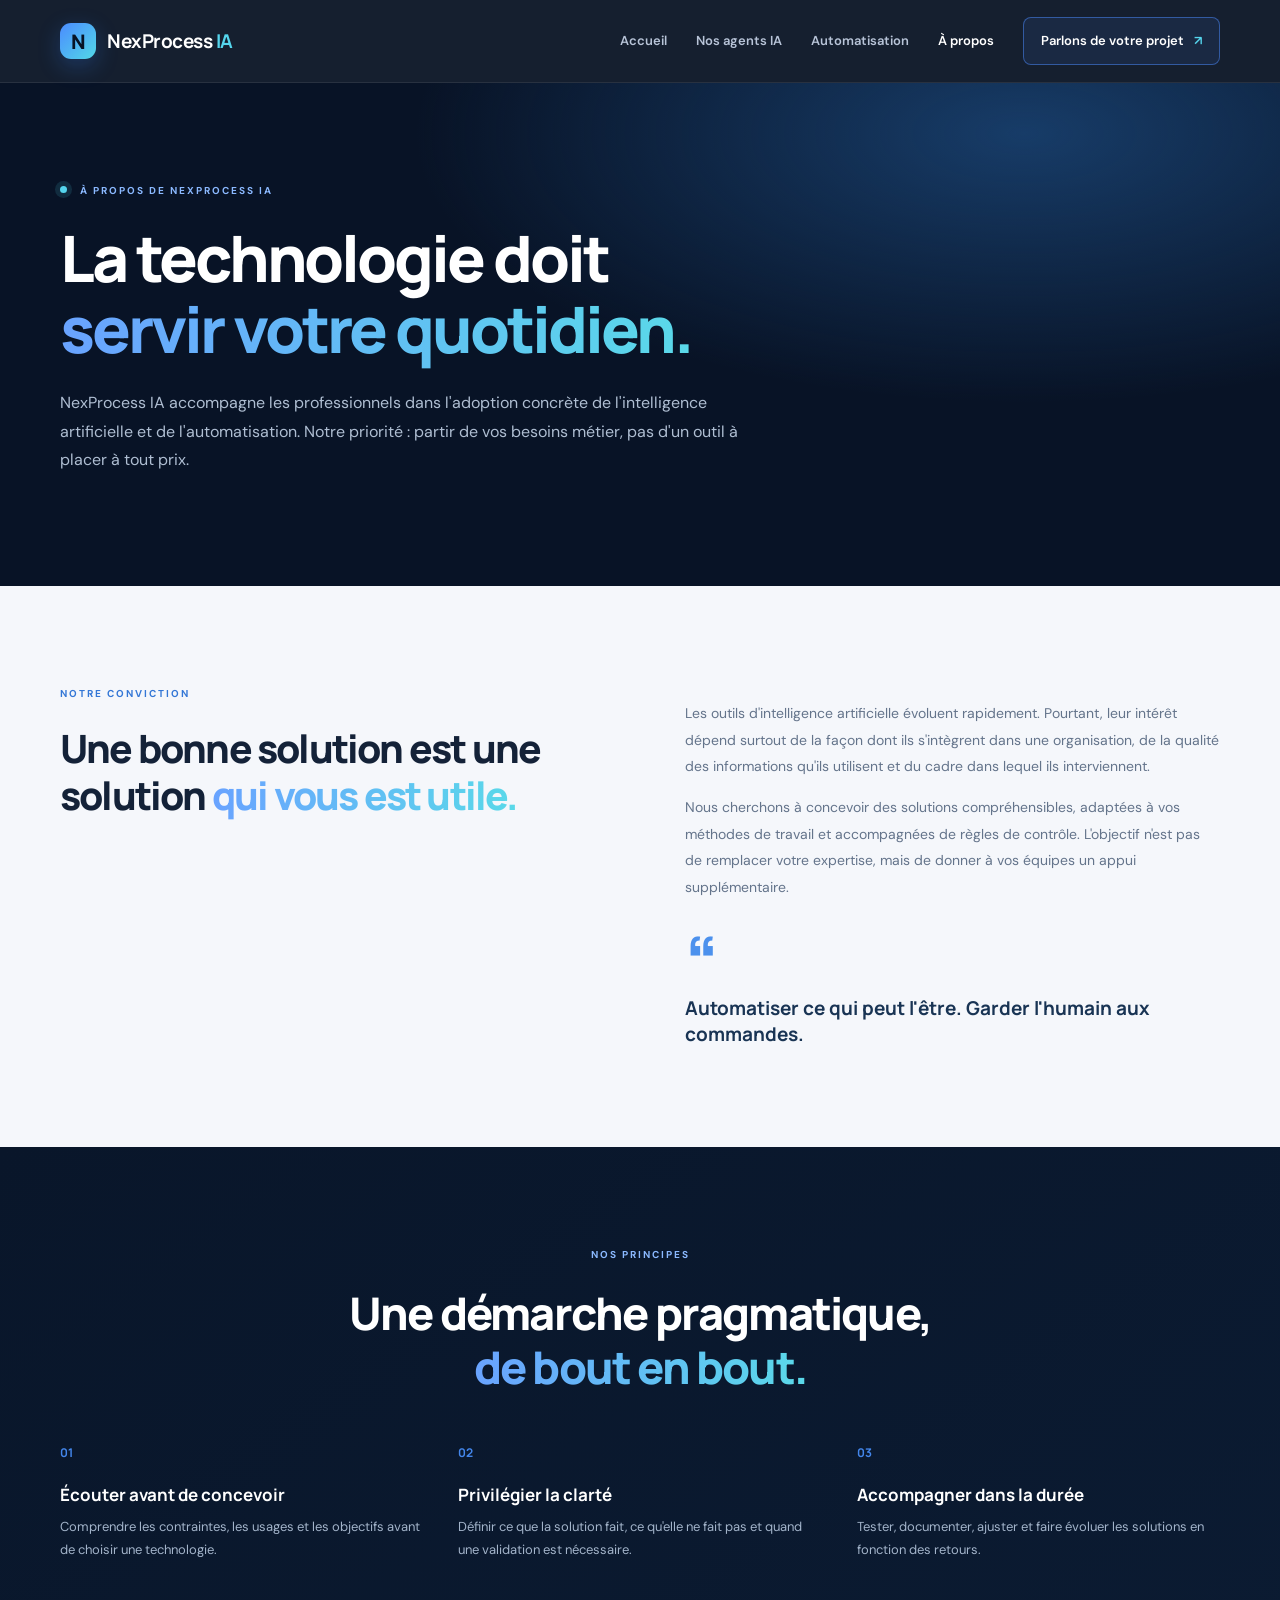
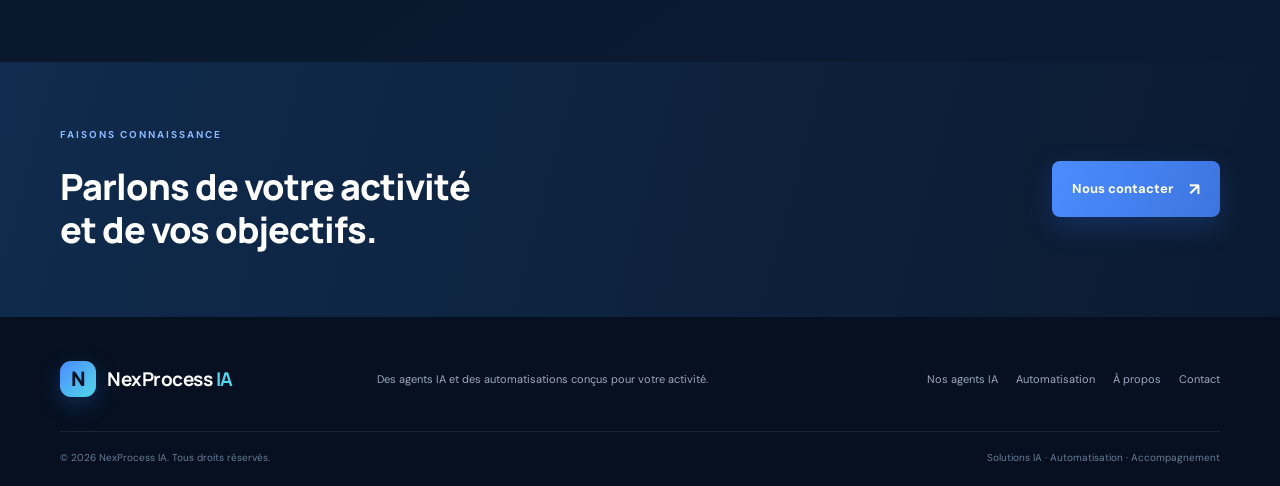
==== a-propos.html @ 80677e2f "Initialisation of site" ====
<!doctype html>
<html lang="fr"><head><meta charset="utf-8"><meta name="viewport" content="width=device-width, initial-scale=1"><meta name="description" content="Découvrez l'approche de NexProcess IA : des solutions d'intelligence artificielle et d'automatisation adaptées aux professionnels."><title>À propos — NexProcess IA</title><link rel="preconnect" href="https://fonts.googleapis.com"><link rel="preconnect" href="https://fonts.gstatic.com" crossorigin><link href="https://fonts.googleapis.com/css2?family=DM+Sans:wght@400;500;600;700&family=Manrope:wght@400;500;600;700;800&display=swap" rel="stylesheet"><link rel="stylesheet" href="css/style.css"><script src="js/script.js" defer></script></head>
<body><header class="site-header"><div class="container nav-wrap"><a class="brand" href="index.html"><span class="brand-mark">N</span><span>NexProcess <b>IA</b></span></a><button class="menu-toggle" aria-label="Ouvrir le menu" aria-expanded="false"><span></span><span></span><span></span></button><nav class="main-nav"><a href="index.html">Accueil</a><a href="nos-agents-ia.html">Nos agents IA</a><a href="automatisation.html">Automatisation</a><a class="active" href="a-propos.html">À propos</a><a class="nav-cta" href="contact.html">Parlons de votre projet <span>↗</span></a></nav></div></header>
<main><section class="page-hero"><div class="container"><p class="eyebrow"><span class="pulse"></span> À PROPOS DE NEXPROCESS IA</p><h1>La technologie doit<br><span>servir votre quotidien.</span></h1><p>NexProcess IA accompagne les professionnels dans l'adoption concrète de l'intelligence artificielle et de l'automatisation. Notre priorité : partir de vos besoins métier, pas d'un outil à placer à tout prix.</p></div></section>
<section class="section section-light"><div class="container about-layout"><div><p class="eyebrow dark">NOTRE CONVICTION</p><h2>Une bonne solution est une solution <span>qui vous est utile.</span></h2></div><div class="about-copy"><p>Les outils d'intelligence artificielle évoluent rapidement. Pourtant, leur intérêt dépend surtout de la façon dont ils s'intègrent dans une organisation, de la qualité des informations qu'ils utilisent et du cadre dans lequel ils interviennent.</p><p>Nous cherchons à concevoir des solutions compréhensibles, adaptées à vos méthodes de travail et accompagnées de règles de contrôle. L'objectif n'est pas de remplacer votre expertise, mais de donner à vos équipes un appui supplémentaire.</p><div class="quote-mark">“</div><blockquote>Automatiser ce qui peut l'être. Garder l'humain aux commandes.</blockquote></div></div></section>
<section class="section section-dark"><div class="container"><div class="section-heading centered"><p class="eyebrow">NOS PRINCIPES</p><h2>Une démarche pragmatique,<br><span>de bout en bout.</span></h2></div><div class="principle-grid"><div><span>01</span><h3>Écouter avant de concevoir</h3><p>Comprendre les contraintes, les usages et les objectifs avant de choisir une technologie.</p></div><div><span>02</span><h3>Privilégier la clarté</h3><p>Définir ce que la solution fait, ce qu'elle ne fait pas et quand une validation est nécessaire.</p></div><div><span>03</span><h3>Accompagner dans la durée</h3><p>Tester, documenter, ajuster et faire évoluer les solutions en fonction des retours.</p></div></div></div></section><section class="cta-band"><div class="container cta-inner"><div><p class="eyebrow">FAISONS CONNAISSANCE</p><h2>Parlons de votre activité<br>et de vos objectifs.</h2></div><a class="btn btn-primary" href="contact.html">Nous contacter <span>↗</span></a></div></section></main>
<footer class="site-footer"><div class="container footer-top"><a class="brand" href="index.html"><span class="brand-mark">N</span><span>NexProcess <b>IA</b></span></a><p>Des agents IA et des automatisations conçus pour votre activité.</p><div class="footer-links"><a href="nos-agents-ia.html">Nos agents IA</a><a href="automatisation.html">Automatisation</a><a href="a-propos.html">À propos</a><a href="contact.html">Contact</a></div></div><div class="container footer-bottom"><span>© <span id="year"></span> NexProcess IA. Tous droits réservés.</span><span>Solutions IA · Automatisation · Accompagnement</span></div></footer></body></html>
---- css/style.css ----
*{box-sizing:border-box} :root{--navy:#081326;--navy2:#0d1d35;--blue:#4b8cff;--cyan:#55d5ed;--ink:#142238;--muted:#64748b;--paper:#f5f7fb;--white:#fff;--line:rgba(255,255,255,.12);--font:'DM Sans',sans-serif;--display:'Manrope',sans-serif}html{scroll-behavior:smooth}body{margin:0;font-family:var(--font);color:var(--ink);background:var(--paper);line-height:1.65}a{color:inherit;text-decoration:none}.container{width:min(1160px,calc(100% - 48px));margin:auto}.site-header{position:sticky;top:0;z-index:20;background:rgba(7,18,35,.94);backdrop-filter:blur(16px);border-bottom:1px solid rgba(255,255,255,.08)}.nav-wrap{height:82px;display:flex;align-items:center;justify-content:space-between}.brand{display:inline-flex;align-items:center;gap:11px;color:#fff;font:700 19px var(--display);letter-spacing:-.5px}.brand b{color:var(--cyan)}.brand-mark{display:grid;place-items:center;width:36px;height:36px;border-radius:11px;background:linear-gradient(135deg,#4b8cff,#52d8e8);color:#071326;font:800 20px var(--display);box-shadow:0 7px 22px #3184ff40}.main-nav{display:flex;align-items:center;gap:29px;color:#b8c4d8;font-size:13px;font-weight:600}.main-nav a{transition:.2s}.main-nav a:hover,.main-nav a.active{color:#fff}.main-nav .nav-cta{padding:12px 17px;border:1px solid #4c8cff80;border-radius:8px;color:#fff;background:#4b8cff18}.nav-cta span{color:var(--cyan);margin-left:7px}.menu-toggle{display:none;background:none;border:0;padding:8px}.menu-toggle span{display:block;width:23px;height:2px;background:white;margin:5px}.hero,.section-dark,.page-hero{background:var(--navy);color:#fff}.hero{position:relative;overflow:hidden;padding:92px 0 30px}.hero-glow{position:absolute;width:700px;height:700px;right:-120px;top:-250px;background:radial-gradient(circle,#1556a84a,transparent 68%);pointer-events:none}.hero-grid{position:relative;display:grid;grid-template-columns:1.08fr .92fr;gap:50px;align-items:center;min-height:470px}.eyebrow{font-size:10px;letter-spacing:2px;font-weight:700;color:#8bb9ff;text-transform:uppercase;margin:0 0 22px}.eyebrow.dark{color:#3477d6}.pulse{display:inline-block;width:7px;height:7px;background:var(--cyan);border-radius:50%;margin:0 9px 1px 0;box-shadow:0 0 0 5px #55d5ed20}.hero h1,.page-hero h1{font:800 clamp(42px,5vw,66px)/1.12 var(--display);letter-spacing:-3px;margin:0 0 24px}.hero h1 span,.page-hero h1 span,.section-heading h2 span,.split-section h2 span,.about-layout h2 span{background:linear-gradient(90deg,#69a3ff,#5ad9e9);-webkit-background-clip:text;background-clip:text;color:transparent}.hero-lead{max-width:590px;color:#b4c2d7;font-size:16px;line-height:1.8}.hero-actions{display:flex;align-items:center;gap:14px;margin:32px 0}.btn{display:inline-flex;align-items:center;justify-content:center;gap:16px;padding:14px 20px;border-radius:8px;font-size:13px;font-weight:700;transition:transform .2s,box-shadow .2s;border:0;cursor:pointer}.btn:hover{transform:translateY(-2px)}.btn-primary{background:linear-gradient(110deg,#4b8cff,#3d75df);color:#fff;box-shadow:0 10px 28px #397cff35}.btn-primary:hover{box-shadow:0 13px 32px #397cff55}.btn-primary span{font-size:17px}.btn-quiet{color:#dbe7f8}.btn-quiet span{color:var(--cyan);font-size:18px}.hero-proof{display:flex;align-items:center;gap:10px;color:#91a2ba;font-size:12px}.proof-icon{color:var(--cyan);font-size:18px}.hero-visual{height:440px;position:relative;display:grid;place-items:center}.orbit{position:absolute;border:1px solid #4d9fff30;border-radius:50%;transform:rotate(-22deg)}.orbit-one{width:370px;height:280px}.orbit-two{width:470px;height:350px;transform:rotate(32deg);border-color:#59d9e929}.core{width:180px;height:180px;border-radius:50%;display:grid;place-items:center;position:relative;background:radial-gradient(circle at 35% 30%,#1e4e83,#0c2341 65%);border:1px solid #6db9ff80;box-shadow:0 0 0 15px #348cff0d,0 0 70px #2f8cff50,inset 0 0 30px #61caff25}.core:before,.core:after{content:'';position:absolute;inset:-12px;border:1px solid #53cbe95c;border-radius:50%;border-left-color:transparent;transform:rotate(28deg)}.core:after{inset:-25px;border-color:#4b8cff45;border-right-color:transparent;transform:rotate(-40deg)}.core-inner{font:800 52px var(--display);color:white;letter-spacing:-5px}.core-inner span{font-size:17px;color:var(--cyan);letter-spacing:0;margin-left:3px}.core small{position:absolute;bottom:29px;text-align:center;font-size:7px;letter-spacing:2px;color:#a6c5e9}.float-card{position:absolute;display:flex;align-items:center;gap:11px;padding:13px 15px;border:1px solid #8bbfff38;border-radius:11px;background:#0e2039eF;box-shadow:0 15px 45px #0005;min-width:190px}.float-card b{display:block;font-size:11px;color:#fff}.float-card small{display:block;font-size:9px;color:#91a6c2;margin-top:2px}.mini-icon{width:30px;height:30px;display:grid;place-items:center;border-radius:8px;background:#4b8cff25;color:#78cfff;font-size:18px}.card-top{top:43px;right:18px}.card-left{left:0;top:205px}.card-right{right:-4px;bottom:53px}.status-dot{width:6px;height:6px;background:#59ddb2;border-radius:50%;margin-left:auto}.visual-caption{position:absolute;bottom:2px;font-size:9px;letter-spacing:2px;color:#7188a7;text-transform:uppercase}.hero-bottom{display:flex;align-items:center;gap:18px;margin-top:42px;color:#6f829e;font-size:9px;letter-spacing:1.6px}.hero-bottom .line{height:1px;background:#ffffff1c;flex:1}.section{padding:100px 0}.section-light{background:var(--paper)}.section-heading{max-width:680px;margin-bottom:45px}.section-heading.centered{text-align:center;margin-left:auto;margin-right:auto}.section-heading h2,.split-section h2,.about-layout h2{font:800 clamp(32px,4vw,45px)/1.2 var(--display);letter-spacing:-1.8px;margin:0 0 18px;color:var(--ink)}.section-dark .section-heading h2,.section-dark .split-section h2{color:#fff}.section-heading>p:last-child,.muted{color:var(--muted);max-width:620px;font-size:14px}.section-dark .section-heading>p:last-child,.section-dark .muted{color:#a3b4ca}.feature-grid{display:grid;grid-template-columns:repeat(3,1fr);gap:18px}.feature-card{padding:29px;border-radius:13px;background:#fff;border:1px solid #e5eaf2;box-shadow:0 10px 35px #1d35570a}.feature-icon,.agent-icon{width:45px;height:45px;display:grid;place-items:center;border-radius:11px;background:#e9f2ff;color:#347de5;font-size:21px;margin-bottom:22px}.feature-card h3,.solution-card h3,.step h3,.principle-grid h3{font:700 17px var(--display);margin:0 0 9px}.feature-card p,.solution-card p,.step p,.principle-grid p{font-size:13px;color:var(--muted);line-height:1.75;margin:0}.section-dark{background:linear-gradient(145deg,#09162a,#0b1b32)}.solution-grid{display:grid;grid-template-columns:repeat(4,1fr);gap:14px}.solution-card{position:relative;display:block;min-height:270px;padding:24px;border:1px solid #ffffff18;border-radius:12px;background:linear-gradient(145deg,#132945,#0d1e35);transition:.25s}.solution-card:hover{transform:translateY(-5px);border-color:#5b9dff8a;background:linear-gradient(145deg,#18365b,#102440)}.solution-number{font-size:10px;color:#6e8caf;letter-spacing:1px}.solution-symbol{display:block;color:#65c9ef;font-size:26px;margin:27px 0 16px}.solution-card h3{color:white;font-size:15px}.solution-card p{color:#9eafc5}.text-link{display:inline-flex;gap:10px;margin-top:22px;color:#8dbdff;font-size:11px;font-weight:700}.text-link b{color:var(--cyan)}.split-section{display:grid;grid-template-columns:1fr 1fr;gap:90px;align-items:start}.steps{display:grid;gap:25px}.step{display:flex;gap:20px;padding-bottom:22px;border-bottom:1px solid #e0e6ef}.step:last-child{border:0}.step>span,.principle-grid>div>span{font:700 12px var(--display);color:#4386eb;padding-top:3px}.step h3{font-size:16px}.steps-dark .step{border-color:#ffffff18}.steps-dark .step h3{color:#fff}.steps-dark .step p{color:#a4b5ca}.cta-band{padding:65px 0;background:linear-gradient(105deg,#102b4d,#0b1a30);color:white}.cta-inner{display:flex;align-items:center;justify-content:space-between;gap:30px}.cta-inner h2{font:800 clamp(26px,3vw,36px)/1.2 var(--display);letter-spacing:-1px;margin:0}.site-footer{background:#061020;color:#9aabc1;padding:42px 0 20px}.footer-top{display:grid;grid-template-columns:1fr 1.3fr 1.5fr;align-items:center;gap:25px;padding-bottom:32px}.footer-top p{font-size:11px}.footer-links{display:flex;justify-content:flex-end;gap:18px;flex-wrap:wrap;font-size:11px}.footer-links a:hover{color:#fff}.footer-bottom{border-top:1px solid #ffffff16;padding-top:18px;display:flex;justify-content:space-between;font-size:10px;color:#687d99}.page-hero{padding:100px 0 95px;background:radial-gradient(ellipse at 80% 10%,#173c68 0,transparent 42%),#081326}.page-hero h1{max-width:900px}.page-hero p:last-child{max-width:700px;color:#afbed2;font-size:16px;line-height:1.8}.agent-list{max-width:950px}.agent-row{display:grid;grid-template-columns:70px 1fr;gap:25px;padding:42px 0;border-bottom:1px solid #e0e6ef;scroll-margin-top:100px}.agent-row:first-child{padding-top:0}.agent-row:last-child{border:0}.agent-icon{margin:0;width:58px;height:58px;font-size:24px}.agent-row h2{font:800 27px var(--display);letter-spacing:-.8px;margin:0 0 12px}.agent-row p:not(.eyebrow){color:var(--muted);font-size:14px;max-width:760px}.agent-row ul{display:flex;gap:10px 25px;flex-wrap:wrap;padding:0;margin:20px 0 0;list-style:none}.agent-row li{font-size:12px;color:#38516e}.agent-row li:before{content:'✓';color:#3984e9;margin-right:8px}.about-layout{display:grid;grid-template-columns:1fr 1fr;gap:90px}.about-layout h2{font-size:39px}.about-copy p{font-size:14px;color:var(--muted);line-height:1.9}.quote-mark{font:800 70px var(--display);color:#4c91ed;line-height:1;margin-top:25px}.about-copy blockquote{font:700 19px var(--display);margin:0;color:#193454}.principle-grid{display:grid;grid-template-columns:repeat(3,1fr);gap:35px}.principle-grid h3{color:white;margin:18px 0 10px}.principle-grid p{color:#a3b4ca}.contact-layout{display:grid;grid-template-columns:.8fr 1.2fr;gap:80px}.contact-aside h2{font:800 34px/1.2 var(--display);letter-spacing:-1px;margin:0 0 18px}.contact-aside>p:not(.eyebrow){color:var(--muted);font-size:14px}.contact-note{display:flex;gap:13px;padding:18px;background:#eaf2ff;border-radius:10px;margin-top:30px;color:#35516f}.contact-note>span{color:#347de5;font-size:20px}.contact-note p{font-size:11px;margin:0;line-height:1.7}.contact-form{padding:30px;background:white;border:1px solid #e3e9f1;border-radius:13px;box-shadow:0 15px 45px #1c36550c}.contact-form label{display:block;font-size:11px;font-weight:700;color:#334760;margin-bottom:17px}.form-row{display:grid;grid-template-columns:1fr 1fr;gap:15px}.contact-form input:not([type=checkbox]),.contact-form select,.contact-form textarea{display:block;width:100%;margin-top:7px;padding:12px 13px;border:1px solid #dce4ee;border-radius:7px;background:#fbfcfe;color:#243b55;font:12px var(--font);outline:none}.contact-form input:focus,.contact-form select:focus,.contact-form textarea:focus{border-color:#5b9bf0;box-shadow:0 0 0 3px #4b8cff18}.contact-form textarea{resize:vertical}.contact-form .consent{display:flex;gap:9px;align-items:flex-start;font-weight:400;color:#66788e}.consent input{margin-top:3px}.contact-form .btn{width:100%}.form-feedback{font-size:12px;color:#9a5a16}.form-feedback.success{color:#167a56}
@media(max-width:900px){.main-nav{gap:15px;font-size:11px}.hero-grid{gap:15px}.hero-visual{transform:scale(.9)}.solution-grid{grid-template-columns:repeat(2,1fr)}.footer-top{grid-template-columns:1fr 1fr}.footer-links{grid-column:1/-1;justify-content:flex-start}.split-section,.about-layout,.contact-layout{gap:40px}}
@media(max-width:700px){.container{width:min(100% - 34px,560px)}.nav-wrap{height:70px}.menu-toggle{display:block}.main-nav{display:none;position:absolute;top:70px;left:0;right:0;padding:20px 24px 25px;background:#081326;flex-direction:column;align-items:stretch;gap:18px;border-top:1px solid #ffffff15}.main-nav.open{display:flex}.main-nav .nav-cta{text-align:center}.hero{padding:65px 0 25px}.hero-grid{grid-template-columns:1fr;gap:5px}.hero h1,.page-hero h1{font-size:43px;letter-spacing:-2px}.hero-lead{font-size:14px}.hero-visual{height:340px;transform:scale(.82);transform-origin:top center;margin-bottom:-30px}.hero-bottom{font-size:7px;gap:9px}.section{padding:70px 0}.section-heading h2,.split-section h2{font-size:34px}.feature-grid,.solution-grid,.principle-grid{grid-template-columns:1fr}.solution-card{min-height:220px}.split-section,.about-layout,.contact-layout{grid-template-columns:1fr;gap:35px}.cta-inner{align-items:flex-start;flex-direction:column}.page-hero{padding:75px 0 65px}.page-hero p:last-child{font-size:14px}.agent-row{grid-template-columns:48px 1fr;gap:15px;padding:30px 0}.agent-icon{width:44px;height:44px}.agent-row h2{font-size:22px}.agent-row ul{display:grid;gap:8px}.about-layout h2{font-size:34px}.contact-form{padding:20px}.form-row{grid-template-columns:1fr;gap:0}.footer-top{grid-template-columns:1fr;gap:10px}.footer-links{grid-column:auto;justify-content:flex-start}.footer-bottom{flex-direction:column;gap:7px}.visual-caption{font-size:8px}}
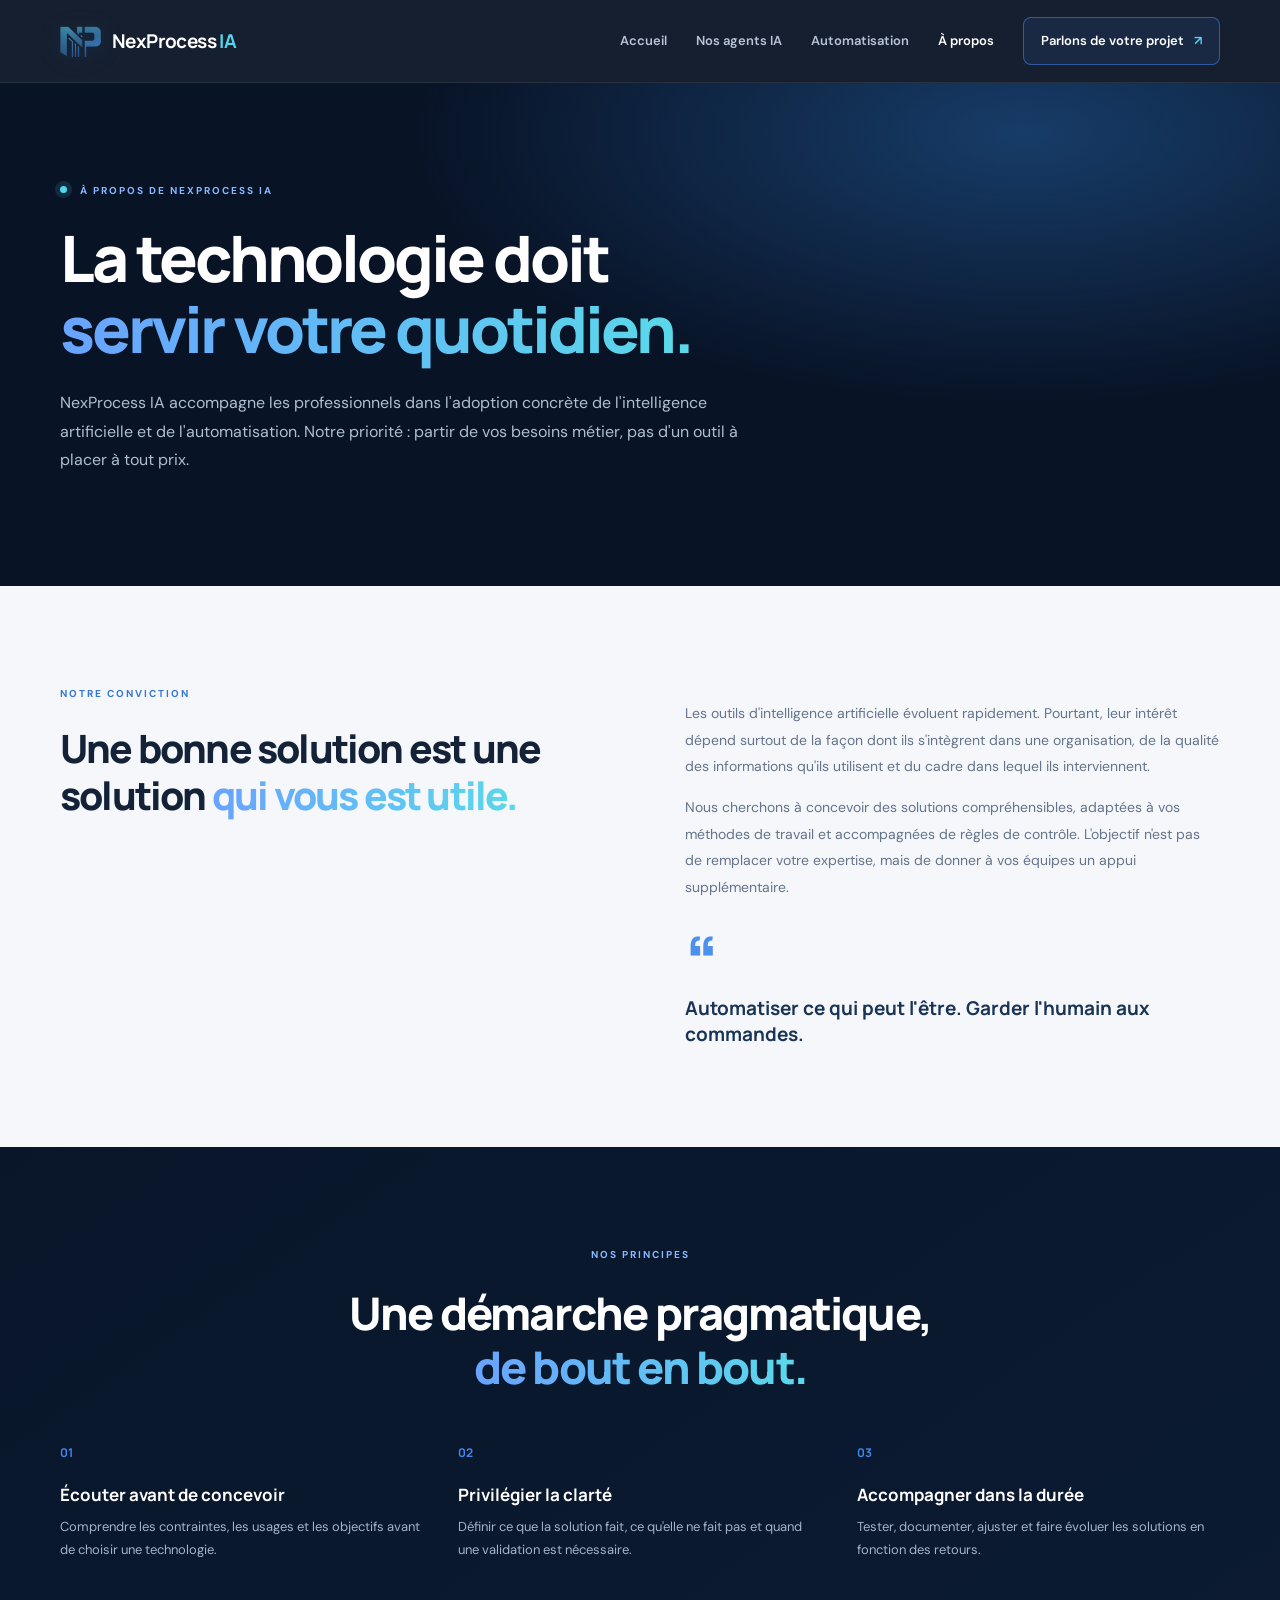
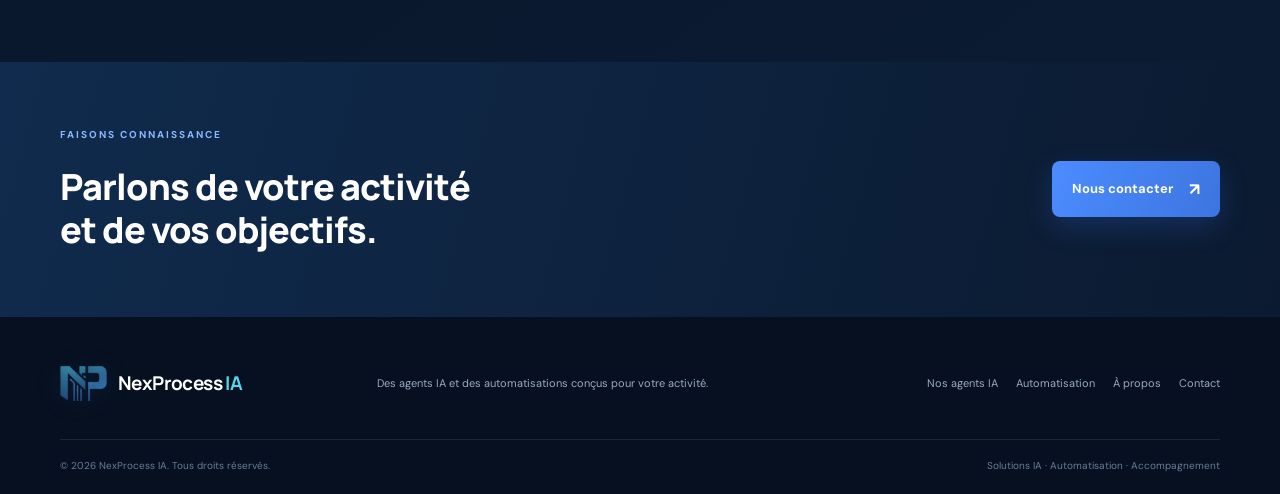
==== commit 37a6833e: "refont site with logo" ====
--- a/a-propos.html
+++ b/a-propos.html
@@ -1,7 +1,7 @@
 <!doctype html>
 <html lang="fr"><head><meta charset="utf-8"><meta name="viewport" content="width=device-width, initial-scale=1"><meta name="description" content="Découvrez l'approche de NexProcess IA : des solutions d'intelligence artificielle et d'automatisation adaptées aux professionnels."><title>À propos — NexProcess IA</title><link rel="preconnect" href="https://fonts.googleapis.com"><link rel="preconnect" href="https://fonts.gstatic.com" crossorigin><link href="https://fonts.googleapis.com/css2?family=DM+Sans:wght@400;500;600;700&family=Manrope:wght@400;500;600;700;800&display=swap" rel="stylesheet"><link rel="stylesheet" href="css/style.css"><script src="js/script.js" defer></script></head>
-<body><header class="site-header"><div class="container nav-wrap"><a class="brand" href="index.html"><span class="brand-mark">N</span><span>NexProcess <b>IA</b></span></a><button class="menu-toggle" aria-label="Ouvrir le menu" aria-expanded="false"><span></span><span></span><span></span></button><nav class="main-nav"><a href="index.html">Accueil</a><a href="nos-agents-ia.html">Nos agents IA</a><a href="automatisation.html">Automatisation</a><a class="active" href="a-propos.html">À propos</a><a class="nav-cta" href="contact.html">Parlons de votre projet <span>↗</span></a></nav></div></header>
+<body><header class="site-header"><div class="container nav-wrap"><a class="brand" href="index.html" aria-label="NexProcess IA, accueil"><img class="brand-logo" src="assets/nexprocessia-mark.png" alt=""><span><span class="brand-name">NexProcess</span> <b>IA</b></span></a><button class="menu-toggle" aria-label="Ouvrir le menu" aria-expanded="false"><span></span><span></span><span></span></button><nav class="main-nav"><a href="index.html">Accueil</a><a href="nos-agents-ia.html">Nos agents IA</a><a href="automatisation.html">Automatisation</a><a class="active" href="a-propos.html">À propos</a><a class="nav-cta" href="contact.html">Parlons de votre projet <span>↗</span></a></nav></div></header>
 <main><section class="page-hero"><div class="container"><p class="eyebrow"><span class="pulse"></span> À PROPOS DE NEXPROCESS IA</p><h1>La technologie doit<br><span>servir votre quotidien.</span></h1><p>NexProcess IA accompagne les professionnels dans l'adoption concrète de l'intelligence artificielle et de l'automatisation. Notre priorité : partir de vos besoins métier, pas d'un outil à placer à tout prix.</p></div></section>
 <section class="section section-light"><div class="container about-layout"><div><p class="eyebrow dark">NOTRE CONVICTION</p><h2>Une bonne solution est une solution <span>qui vous est utile.</span></h2></div><div class="about-copy"><p>Les outils d'intelligence artificielle évoluent rapidement. Pourtant, leur intérêt dépend surtout de la façon dont ils s'intègrent dans une organisation, de la qualité des informations qu'ils utilisent et du cadre dans lequel ils interviennent.</p><p>Nous cherchons à concevoir des solutions compréhensibles, adaptées à vos méthodes de travail et accompagnées de règles de contrôle. L'objectif n'est pas de remplacer votre expertise, mais de donner à vos équipes un appui supplémentaire.</p><div class="quote-mark">“</div><blockquote>Automatiser ce qui peut l'être. Garder l'humain aux commandes.</blockquote></div></div></section>
 <section class="section section-dark"><div class="container"><div class="section-heading centered"><p class="eyebrow">NOS PRINCIPES</p><h2>Une démarche pragmatique,<br><span>de bout en bout.</span></h2></div><div class="principle-grid"><div><span>01</span><h3>Écouter avant de concevoir</h3><p>Comprendre les contraintes, les usages et les objectifs avant de choisir une technologie.</p></div><div><span>02</span><h3>Privilégier la clarté</h3><p>Définir ce que la solution fait, ce qu'elle ne fait pas et quand une validation est nécessaire.</p></div><div><span>03</span><h3>Accompagner dans la durée</h3><p>Tester, documenter, ajuster et faire évoluer les solutions en fonction des retours.</p></div></div></div></section><section class="cta-band"><div class="container cta-inner"><div><p class="eyebrow">FAISONS CONNAISSANCE</p><h2>Parlons de votre activité<br>et de vos objectifs.</h2></div><a class="btn btn-primary" href="contact.html">Nous contacter <span>↗</span></a></div></section></main>
-<footer class="site-footer"><div class="container footer-top"><a class="brand" href="index.html"><span class="brand-mark">N</span><span>NexProcess <b>IA</b></span></a><p>Des agents IA et des automatisations conçus pour votre activité.</p><div class="footer-links"><a href="nos-agents-ia.html">Nos agents IA</a><a href="automatisation.html">Automatisation</a><a href="a-propos.html">À propos</a><a href="contact.html">Contact</a></div></div><div class="container footer-bottom"><span>© <span id="year"></span> NexProcess IA. Tous droits réservés.</span><span>Solutions IA · Automatisation · Accompagnement</span></div></footer></body></html>
+<footer class="site-footer"><div class="container footer-top"><a class="brand" href="index.html" aria-label="NexProcess IA, accueil"><img class="brand-logo" src="assets/nexprocessia-mark.png" alt=""><span><span class="brand-name">NexProcess</span> <b>IA</b></span></a><p>Des agents IA et des automatisations conçus pour votre activité.</p><div class="footer-links"><a href="nos-agents-ia.html">Nos agents IA</a><a href="automatisation.html">Automatisation</a><a href="a-propos.html">À propos</a><a href="contact.html">Contact</a></div></div><div class="container footer-bottom"><span>© <span id="year"></span> NexProcess IA. Tous droits réservés.</span><span>Solutions IA · Automatisation · Accompagnement</span></div></footer></body></html>
--- a/css/style.css
+++ b/css/style.css
@@ -1,3 +1,3 @@
-*{box-sizing:border-box} :root{--navy:#081326;--navy2:#0d1d35;--blue:#4b8cff;--cyan:#55d5ed;--ink:#142238;--muted:#64748b;--paper:#f5f7fb;--white:#fff;--line:rgba(255,255,255,.12);--font:'DM Sans',sans-serif;--display:'Manrope',sans-serif}html{scroll-behavior:smooth}body{margin:0;font-family:var(--font);color:var(--ink);background:var(--paper);line-height:1.65}a{color:inherit;text-decoration:none}.container{width:min(1160px,calc(100% - 48px));margin:auto}.site-header{position:sticky;top:0;z-index:20;background:rgba(7,18,35,.94);backdrop-filter:blur(16px);border-bottom:1px solid rgba(255,255,255,.08)}.nav-wrap{height:82px;display:flex;align-items:center;justify-content:space-between}.brand{display:inline-flex;align-items:center;gap:11px;color:#fff;font:700 19px var(--display);letter-spacing:-.5px}.brand b{color:var(--cyan)}.brand-mark{display:grid;place-items:center;width:36px;height:36px;border-radius:11px;background:linear-gradient(135deg,#4b8cff,#52d8e8);color:#071326;font:800 20px var(--display);box-shadow:0 7px 22px #3184ff40}.main-nav{display:flex;align-items:center;gap:29px;color:#b8c4d8;font-size:13px;font-weight:600}.main-nav a{transition:.2s}.main-nav a:hover,.main-nav a.active{color:#fff}.main-nav .nav-cta{padding:12px 17px;border:1px solid #4c8cff80;border-radius:8px;color:#fff;background:#4b8cff18}.nav-cta span{color:var(--cyan);margin-left:7px}.menu-toggle{display:none;background:none;border:0;padding:8px}.menu-toggle span{display:block;width:23px;height:2px;background:white;margin:5px}.hero,.section-dark,.page-hero{background:var(--navy);color:#fff}.hero{position:relative;overflow:hidden;padding:92px 0 30px}.hero-glow{position:absolute;width:700px;height:700px;right:-120px;top:-250px;background:radial-gradient(circle,#1556a84a,transparent 68%);pointer-events:none}.hero-grid{position:relative;display:grid;grid-template-columns:1.08fr .92fr;gap:50px;align-items:center;min-height:470px}.eyebrow{font-size:10px;letter-spacing:2px;font-weight:700;color:#8bb9ff;text-transform:uppercase;margin:0 0 22px}.eyebrow.dark{color:#3477d6}.pulse{display:inline-block;width:7px;height:7px;background:var(--cyan);border-radius:50%;margin:0 9px 1px 0;box-shadow:0 0 0 5px #55d5ed20}.hero h1,.page-hero h1{font:800 clamp(42px,5vw,66px)/1.12 var(--display);letter-spacing:-3px;margin:0 0 24px}.hero h1 span,.page-hero h1 span,.section-heading h2 span,.split-section h2 span,.about-layout h2 span{background:linear-gradient(90deg,#69a3ff,#5ad9e9);-webkit-background-clip:text;background-clip:text;color:transparent}.hero-lead{max-width:590px;color:#b4c2d7;font-size:16px;line-height:1.8}.hero-actions{display:flex;align-items:center;gap:14px;margin:32px 0}.btn{display:inline-flex;align-items:center;justify-content:center;gap:16px;padding:14px 20px;border-radius:8px;font-size:13px;font-weight:700;transition:transform .2s,box-shadow .2s;border:0;cursor:pointer}.btn:hover{transform:translateY(-2px)}.btn-primary{background:linear-gradient(110deg,#4b8cff,#3d75df);color:#fff;box-shadow:0 10px 28px #397cff35}.btn-primary:hover{box-shadow:0 13px 32px #397cff55}.btn-primary span{font-size:17px}.btn-quiet{color:#dbe7f8}.btn-quiet span{color:var(--cyan);font-size:18px}.hero-proof{display:flex;align-items:center;gap:10px;color:#91a2ba;font-size:12px}.proof-icon{color:var(--cyan);font-size:18px}.hero-visual{height:440px;position:relative;display:grid;place-items:center}.orbit{position:absolute;border:1px solid #4d9fff30;border-radius:50%;transform:rotate(-22deg)}.orbit-one{width:370px;height:280px}.orbit-two{width:470px;height:350px;transform:rotate(32deg);border-color:#59d9e929}.core{width:180px;height:180px;border-radius:50%;display:grid;place-items:center;position:relative;background:radial-gradient(circle at 35% 30%,#1e4e83,#0c2341 65%);border:1px solid #6db9ff80;box-shadow:0 0 0 15px #348cff0d,0 0 70px #2f8cff50,inset 0 0 30px #61caff25}.core:before,.core:after{content:'';position:absolute;inset:-12px;border:1px solid #53cbe95c;border-radius:50%;border-left-color:transparent;transform:rotate(28deg)}.core:after{inset:-25px;border-color:#4b8cff45;border-right-color:transparent;transform:rotate(-40deg)}.core-inner{font:800 52px var(--display);color:white;letter-spacing:-5px}.core-inner span{font-size:17px;color:var(--cyan);letter-spacing:0;margin-left:3px}.core small{position:absolute;bottom:29px;text-align:center;font-size:7px;letter-spacing:2px;color:#a6c5e9}.float-card{position:absolute;display:flex;align-items:center;gap:11px;padding:13px 15px;border:1px solid #8bbfff38;border-radius:11px;background:#0e2039eF;box-shadow:0 15px 45px #0005;min-width:190px}.float-card b{display:block;font-size:11px;color:#fff}.float-card small{display:block;font-size:9px;color:#91a6c2;margin-top:2px}.mini-icon{width:30px;height:30px;display:grid;place-items:center;border-radius:8px;background:#4b8cff25;color:#78cfff;font-size:18px}.card-top{top:43px;right:18px}.card-left{left:0;top:205px}.card-right{right:-4px;bottom:53px}.status-dot{width:6px;height:6px;background:#59ddb2;border-radius:50%;margin-left:auto}.visual-caption{position:absolute;bottom:2px;font-size:9px;letter-spacing:2px;color:#7188a7;text-transform:uppercase}.hero-bottom{display:flex;align-items:center;gap:18px;margin-top:42px;color:#6f829e;font-size:9px;letter-spacing:1.6px}.hero-bottom .line{height:1px;background:#ffffff1c;flex:1}.section{padding:100px 0}.section-light{background:var(--paper)}.section-heading{max-width:680px;margin-bottom:45px}.section-heading.centered{text-align:center;margin-left:auto;margin-right:auto}.section-heading h2,.split-section h2,.about-layout h2{font:800 clamp(32px,4vw,45px)/1.2 var(--display);letter-spacing:-1.8px;margin:0 0 18px;color:var(--ink)}.section-dark .section-heading h2,.section-dark .split-section h2{color:#fff}.section-heading>p:last-child,.muted{color:var(--muted);max-width:620px;font-size:14px}.section-dark .section-heading>p:last-child,.section-dark .muted{color:#a3b4ca}.feature-grid{display:grid;grid-template-columns:repeat(3,1fr);gap:18px}.feature-card{padding:29px;border-radius:13px;background:#fff;border:1px solid #e5eaf2;box-shadow:0 10px 35px #1d35570a}.feature-icon,.agent-icon{width:45px;height:45px;display:grid;place-items:center;border-radius:11px;background:#e9f2ff;color:#347de5;font-size:21px;margin-bottom:22px}.feature-card h3,.solution-card h3,.step h3,.principle-grid h3{font:700 17px var(--display);margin:0 0 9px}.feature-card p,.solution-card p,.step p,.principle-grid p{font-size:13px;color:var(--muted);line-height:1.75;margin:0}.section-dark{background:linear-gradient(145deg,#09162a,#0b1b32)}.solution-grid{display:grid;grid-template-columns:repeat(4,1fr);gap:14px}.solution-card{position:relative;display:block;min-height:270px;padding:24px;border:1px solid #ffffff18;border-radius:12px;background:linear-gradient(145deg,#132945,#0d1e35);transition:.25s}.solution-card:hover{transform:translateY(-5px);border-color:#5b9dff8a;background:linear-gradient(145deg,#18365b,#102440)}.solution-number{font-size:10px;color:#6e8caf;letter-spacing:1px}.solution-symbol{display:block;color:#65c9ef;font-size:26px;margin:27px 0 16px}.solution-card h3{color:white;font-size:15px}.solution-card p{color:#9eafc5}.text-link{display:inline-flex;gap:10px;margin-top:22px;color:#8dbdff;font-size:11px;font-weight:700}.text-link b{color:var(--cyan)}.split-section{display:grid;grid-template-columns:1fr 1fr;gap:90px;align-items:start}.steps{display:grid;gap:25px}.step{display:flex;gap:20px;padding-bottom:22px;border-bottom:1px solid #e0e6ef}.step:last-child{border:0}.step>span,.principle-grid>div>span{font:700 12px var(--display);color:#4386eb;padding-top:3px}.step h3{font-size:16px}.steps-dark .step{border-color:#ffffff18}.steps-dark .step h3{color:#fff}.steps-dark .step p{color:#a4b5ca}.cta-band{padding:65px 0;background:linear-gradient(105deg,#102b4d,#0b1a30);color:white}.cta-inner{display:flex;align-items:center;justify-content:space-between;gap:30px}.cta-inner h2{font:800 clamp(26px,3vw,36px)/1.2 var(--display);letter-spacing:-1px;margin:0}.site-footer{background:#061020;color:#9aabc1;padding:42px 0 20px}.footer-top{display:grid;grid-template-columns:1fr 1.3fr 1.5fr;align-items:center;gap:25px;padding-bottom:32px}.footer-top p{font-size:11px}.footer-links{display:flex;justify-content:flex-end;gap:18px;flex-wrap:wrap;font-size:11px}.footer-links a:hover{color:#fff}.footer-bottom{border-top:1px solid #ffffff16;padding-top:18px;display:flex;justify-content:space-between;font-size:10px;color:#687d99}.page-hero{padding:100px 0 95px;background:radial-gradient(ellipse at 80% 10%,#173c68 0,transparent 42%),#081326}.page-hero h1{max-width:900px}.page-hero p:last-child{max-width:700px;color:#afbed2;font-size:16px;line-height:1.8}.agent-list{max-width:950px}.agent-row{display:grid;grid-template-columns:70px 1fr;gap:25px;padding:42px 0;border-bottom:1px solid #e0e6ef;scroll-margin-top:100px}.agent-row:first-child{padding-top:0}.agent-row:last-child{border:0}.agent-icon{margin:0;width:58px;height:58px;font-size:24px}.agent-row h2{font:800 27px var(--display);letter-spacing:-.8px;margin:0 0 12px}.agent-row p:not(.eyebrow){color:var(--muted);font-size:14px;max-width:760px}.agent-row ul{display:flex;gap:10px 25px;flex-wrap:wrap;padding:0;margin:20px 0 0;list-style:none}.agent-row li{font-size:12px;color:#38516e}.agent-row li:before{content:'✓';color:#3984e9;margin-right:8px}.about-layout{display:grid;grid-template-columns:1fr 1fr;gap:90px}.about-layout h2{font-size:39px}.about-copy p{font-size:14px;color:var(--muted);line-height:1.9}.quote-mark{font:800 70px var(--display);color:#4c91ed;line-height:1;margin-top:25px}.about-copy blockquote{font:700 19px var(--display);margin:0;color:#193454}.principle-grid{display:grid;grid-template-columns:repeat(3,1fr);gap:35px}.principle-grid h3{color:white;margin:18px 0 10px}.principle-grid p{color:#a3b4ca}.contact-layout{display:grid;grid-template-columns:.8fr 1.2fr;gap:80px}.contact-aside h2{font:800 34px/1.2 var(--display);letter-spacing:-1px;margin:0 0 18px}.contact-aside>p:not(.eyebrow){color:var(--muted);font-size:14px}.contact-note{display:flex;gap:13px;padding:18px;background:#eaf2ff;border-radius:10px;margin-top:30px;color:#35516f}.contact-note>span{color:#347de5;font-size:20px}.contact-note p{font-size:11px;margin:0;line-height:1.7}.contact-form{padding:30px;background:white;border:1px solid #e3e9f1;border-radius:13px;box-shadow:0 15px 45px #1c36550c}.contact-form label{display:block;font-size:11px;font-weight:700;color:#334760;margin-bottom:17px}.form-row{display:grid;grid-template-columns:1fr 1fr;gap:15px}.contact-form input:not([type=checkbox]),.contact-form select,.contact-form textarea{display:block;width:100%;margin-top:7px;padding:12px 13px;border:1px solid #dce4ee;border-radius:7px;background:#fbfcfe;color:#243b55;font:12px var(--font);outline:none}.contact-form input:focus,.contact-form select:focus,.contact-form textarea:focus{border-color:#5b9bf0;box-shadow:0 0 0 3px #4b8cff18}.contact-form textarea{resize:vertical}.contact-form .consent{display:flex;gap:9px;align-items:flex-start;font-weight:400;color:#66788e}.consent input{margin-top:3px}.contact-form .btn{width:100%}.form-feedback{font-size:12px;color:#9a5a16}.form-feedback.success{color:#167a56}
+*{box-sizing:border-box} :root{--navy:#081326;--navy2:#0d1d35;--blue:#4b8cff;--cyan:#55d5ed;--ink:#142238;--muted:#64748b;--paper:#f5f7fb;--white:#fff;--line:rgba(255,255,255,.12);--font:'DM Sans',sans-serif;--display:'Manrope',sans-serif}html{scroll-behavior:smooth}body{margin:0;font-family:var(--font);color:var(--ink);background:var(--paper);line-height:1.65}a{color:inherit;text-decoration:none}.container{width:min(1160px,calc(100% - 48px));margin:auto}.site-header{position:sticky;top:0;z-index:20;background:rgba(7,18,35,.94);backdrop-filter:blur(16px);border-bottom:1px solid rgba(255,255,255,.08)}.nav-wrap{height:82px;display:flex;align-items:center;justify-content:space-between}.brand{display:inline-flex;align-items:center;gap:10px;color:#fff;font:700 19px var(--display);letter-spacing:-.6px;white-space:nowrap}.brand-logo{display:block;width:42px;height:42px;object-fit:contain;filter:drop-shadow(0 4px 12px #4b8cff35)}.brand-name{color:#fff}.brand b{color:var(--cyan)}.main-nav{display:flex;align-items:center;gap:29px;color:#b8c4d8;font-size:13px;font-weight:600}.main-nav a{transition:.2s}.main-nav a:hover,.main-nav a.active{color:#fff}.main-nav .nav-cta{padding:12px 17px;border:1px solid #4c8cff80;border-radius:8px;color:#fff;background:#4b8cff18}.nav-cta span{color:var(--cyan);margin-left:7px}.menu-toggle{display:none;background:none;border:0;padding:8px}.menu-toggle span{display:block;width:23px;height:2px;background:white;margin:5px}.hero,.section-dark,.page-hero{background:var(--navy);color:#fff}.hero{position:relative;overflow:hidden;padding:92px 0 30px}.hero-glow{position:absolute;width:700px;height:700px;right:-120px;top:-250px;background:radial-gradient(circle,#1556a84a,transparent 68%);pointer-events:none}.hero-grid{position:relative;display:grid;grid-template-columns:1.08fr .92fr;gap:50px;align-items:center;min-height:470px}.eyebrow{font-size:10px;letter-spacing:2px;font-weight:700;color:#8bb9ff;text-transform:uppercase;margin:0 0 22px}.eyebrow.dark{color:#3477d6}.pulse{display:inline-block;width:7px;height:7px;background:var(--cyan);border-radius:50%;margin:0 9px 1px 0;box-shadow:0 0 0 5px #55d5ed20}.hero h1,.page-hero h1{font:800 clamp(42px,5vw,66px)/1.12 var(--display);letter-spacing:-3px;margin:0 0 24px}.hero h1 span,.page-hero h1 span,.section-heading h2 span,.split-section h2 span,.about-layout h2 span{background:linear-gradient(90deg,#69a3ff,#5ad9e9);-webkit-background-clip:text;background-clip:text;color:transparent}.hero-lead{max-width:590px;color:#b4c2d7;font-size:16px;line-height:1.8}.hero-actions{display:flex;align-items:center;gap:14px;margin:32px 0}.btn{display:inline-flex;align-items:center;justify-content:center;gap:16px;padding:14px 20px;border-radius:8px;font-size:13px;font-weight:700;transition:transform .2s,box-shadow .2s;border:0;cursor:pointer}.btn:hover{transform:translateY(-2px)}.btn-primary{background:linear-gradient(110deg,#4b8cff,#3d75df);color:#fff;box-shadow:0 10px 28px #397cff35}.btn-primary:hover{box-shadow:0 13px 32px #397cff55}.btn-primary span{font-size:17px}.btn-quiet{color:#dbe7f8}.btn-quiet span{color:var(--cyan);font-size:18px}.hero-proof{display:flex;align-items:center;gap:10px;color:#91a2ba;font-size:12px}.proof-icon{color:var(--cyan);font-size:18px}.hero-visual{height:440px;position:relative;display:grid;place-items:center}.orbit{position:absolute;border:1px solid #4d9fff30;border-radius:50%;transform:rotate(-22deg)}.orbit-one{width:370px;height:280px}.orbit-two{width:470px;height:350px;transform:rotate(32deg);border-color:#59d9e929}.core{width:180px;height:180px;border-radius:50%;display:grid;place-items:center;position:relative;background:radial-gradient(circle at 35% 30%,#1e4e83,#0c2341 65%);border:1px solid #6db9ff80;box-shadow:0 0 0 15px #348cff0d,0 0 70px #2f8cff50,inset 0 0 30px #61caff25}.core:before,.core:after{content:'';position:absolute;inset:-12px;border:1px solid #53cbe95c;border-radius:50%;border-left-color:transparent;transform:rotate(28deg)}.core:after{inset:-25px;border-color:#4b8cff45;border-right-color:transparent;transform:rotate(-40deg)}.core-inner{font:800 52px var(--display);color:white;letter-spacing:-5px}.core-inner span{font-size:17px;color:var(--cyan);letter-spacing:0;margin-left:3px}.core small{position:absolute;bottom:29px;text-align:center;font-size:7px;letter-spacing:2px;color:#a6c5e9}.float-card{position:absolute;display:flex;align-items:center;gap:11px;padding:13px 15px;border:1px solid #8bbfff38;border-radius:11px;background:#0e2039eF;box-shadow:0 15px 45px #0005;min-width:190px}.float-card b{display:block;font-size:11px;color:#fff}.float-card small{display:block;font-size:9px;color:#91a6c2;margin-top:2px}.mini-icon{width:30px;height:30px;display:grid;place-items:center;border-radius:8px;background:#4b8cff25;color:#78cfff;font-size:18px}.card-top{top:43px;right:18px}.card-left{left:0;top:205px}.card-right{right:-4px;bottom:53px}.status-dot{width:6px;height:6px;background:#59ddb2;border-radius:50%;margin-left:auto}.visual-caption{position:absolute;bottom:2px;font-size:9px;letter-spacing:2px;color:#7188a7;text-transform:uppercase}.hero-bottom{display:flex;align-items:center;gap:18px;margin-top:42px;color:#6f829e;font-size:9px;letter-spacing:1.6px}.hero-bottom .line{height:1px;background:#ffffff1c;flex:1}.section{padding:100px 0}.section-light{background:var(--paper)}.section-heading{max-width:680px;margin-bottom:45px}.section-heading.centered{text-align:center;margin-left:auto;margin-right:auto}.section-heading h2,.split-section h2,.about-layout h2{font:800 clamp(32px,4vw,45px)/1.2 var(--display);letter-spacing:-1.8px;margin:0 0 18px;color:var(--ink)}.section-dark .section-heading h2,.section-dark .split-section h2{color:#fff}.section-heading>p:last-child,.muted{color:var(--muted);max-width:620px;font-size:14px}.section-dark .section-heading>p:last-child,.section-dark .muted{color:#a3b4ca}.feature-grid{display:grid;grid-template-columns:repeat(3,1fr);gap:18px}.feature-card{padding:29px;border-radius:13px;background:#fff;border:1px solid #e5eaf2;box-shadow:0 10px 35px #1d35570a}.feature-icon,.agent-icon{width:45px;height:45px;display:grid;place-items:center;border-radius:11px;background:#e9f2ff;color:#347de5;font-size:21px;margin-bottom:22px}.feature-card h3,.solution-card h3,.step h3,.principle-grid h3{font:700 17px var(--display);margin:0 0 9px}.feature-card p,.solution-card p,.step p,.principle-grid p{font-size:13px;color:var(--muted);line-height:1.75;margin:0}.section-dark{background:linear-gradient(145deg,#09162a,#0b1b32)}.solution-grid{display:grid;grid-template-columns:repeat(4,1fr);gap:14px}.solution-card{position:relative;display:block;min-height:270px;padding:24px;border:1px solid #ffffff18;border-radius:12px;background:linear-gradient(145deg,#132945,#0d1e35);transition:.25s}.solution-card:hover{transform:translateY(-5px);border-color:#5b9dff8a;background:linear-gradient(145deg,#18365b,#102440)}.solution-number{font-size:10px;color:#6e8caf;letter-spacing:1px}.solution-symbol{display:block;color:#65c9ef;font-size:26px;margin:27px 0 16px}.solution-card h3{color:white;font-size:15px}.solution-card p{color:#9eafc5}.text-link{display:inline-flex;gap:10px;margin-top:22px;color:#8dbdff;font-size:11px;font-weight:700}.text-link b{color:var(--cyan)}.split-section{display:grid;grid-template-columns:1fr 1fr;gap:90px;align-items:start}.steps{display:grid;gap:25px}.step{display:flex;gap:20px;padding-bottom:22px;border-bottom:1px solid #e0e6ef}.step:last-child{border:0}.step>span,.principle-grid>div>span{font:700 12px var(--display);color:#4386eb;padding-top:3px}.step h3{font-size:16px}.steps-dark .step{border-color:#ffffff18}.steps-dark .step h3{color:#fff}.steps-dark .step p{color:#a4b5ca}.cta-band{padding:65px 0;background:linear-gradient(105deg,#102b4d,#0b1a30);color:white}.cta-inner{display:flex;align-items:center;justify-content:space-between;gap:30px}.cta-inner h2{font:800 clamp(26px,3vw,36px)/1.2 var(--display);letter-spacing:-1px;margin:0}.site-footer{background:#061020;color:#9aabc1;padding:42px 0 20px}.footer-top{display:grid;grid-template-columns:1fr 1.3fr 1.5fr;align-items:center;gap:25px;padding-bottom:32px}.footer-top p{font-size:11px}.site-footer .brand-logo{width:48px;height:48px}.footer-links{display:flex;justify-content:flex-end;gap:18px;flex-wrap:wrap;font-size:11px}.footer-links a:hover{color:#fff}.footer-bottom{border-top:1px solid #ffffff16;padding-top:18px;display:flex;justify-content:space-between;font-size:10px;color:#687d99}.page-hero{padding:100px 0 95px;background:radial-gradient(ellipse at 80% 10%,#173c68 0,transparent 42%),#081326}.page-hero h1{max-width:900px}.page-hero p:last-child{max-width:700px;color:#afbed2;font-size:16px;line-height:1.8}.agent-list{max-width:950px}.agent-row{display:grid;grid-template-columns:70px 1fr;gap:25px;padding:42px 0;border-bottom:1px solid #e0e6ef;scroll-margin-top:100px}.agent-row:first-child{padding-top:0}.agent-row:last-child{border:0}.agent-icon{margin:0;width:58px;height:58px;font-size:24px}.agent-row h2{font:800 27px var(--display);letter-spacing:-.8px;margin:0 0 12px}.agent-row p:not(.eyebrow){color:var(--muted);font-size:14px;max-width:760px}.agent-row ul{display:flex;gap:10px 25px;flex-wrap:wrap;padding:0;margin:20px 0 0;list-style:none}.agent-row li{font-size:12px;color:#38516e}.agent-row li:before{content:'✓';color:#3984e9;margin-right:8px}.about-layout{display:grid;grid-template-columns:1fr 1fr;gap:90px}.about-layout h2{font-size:39px}.about-copy p{font-size:14px;color:var(--muted);line-height:1.9}.quote-mark{font:800 70px var(--display);color:#4c91ed;line-height:1;margin-top:25px}.about-copy blockquote{font:700 19px var(--display);margin:0;color:#193454}.principle-grid{display:grid;grid-template-columns:repeat(3,1fr);gap:35px}.principle-grid h3{color:white;margin:18px 0 10px}.principle-grid p{color:#a3b4ca}.contact-layout{display:grid;grid-template-columns:.8fr 1.2fr;gap:80px}.contact-aside h2{font:800 34px/1.2 var(--display);letter-spacing:-1px;margin:0 0 18px}.contact-aside>p:not(.eyebrow){color:var(--muted);font-size:14px}.contact-note{display:flex;gap:13px;padding:18px;background:#eaf2ff;border-radius:10px;margin-top:30px;color:#35516f}.contact-note>span{color:#347de5;font-size:20px}.contact-note p{font-size:11px;margin:0;line-height:1.7}.contact-form{padding:30px;background:white;border:1px solid #e3e9f1;border-radius:13px;box-shadow:0 15px 45px #1c36550c}.contact-form label{display:block;font-size:11px;font-weight:700;color:#334760;margin-bottom:17px}.form-row{display:grid;grid-template-columns:1fr 1fr;gap:15px}.contact-form input:not([type=checkbox]),.contact-form select,.contact-form textarea{display:block;width:100%;margin-top:7px;padding:12px 13px;border:1px solid #dce4ee;border-radius:7px;background:#fbfcfe;color:#243b55;font:12px var(--font);outline:none}.contact-form input:focus,.contact-form select:focus,.contact-form textarea:focus{border-color:#5b9bf0;box-shadow:0 0 0 3px #4b8cff18}.contact-form textarea{resize:vertical}.contact-form .consent{display:flex;gap:9px;align-items:flex-start;font-weight:400;color:#66788e}.consent input{margin-top:3px}.contact-form .btn{width:100%}.form-feedback{font-size:12px;color:#9a5a16}.form-feedback.success{color:#167a56}
 @media(max-width:900px){.main-nav{gap:15px;font-size:11px}.hero-grid{gap:15px}.hero-visual{transform:scale(.9)}.solution-grid{grid-template-columns:repeat(2,1fr)}.footer-top{grid-template-columns:1fr 1fr}.footer-links{grid-column:1/-1;justify-content:flex-start}.split-section,.about-layout,.contact-layout{gap:40px}}
 @media(max-width:700px){.container{width:min(100% - 34px,560px)}.nav-wrap{height:70px}.menu-toggle{display:block}.main-nav{display:none;position:absolute;top:70px;left:0;right:0;padding:20px 24px 25px;background:#081326;flex-direction:column;align-items:stretch;gap:18px;border-top:1px solid #ffffff15}.main-nav.open{display:flex}.main-nav .nav-cta{text-align:center}.hero{padding:65px 0 25px}.hero-grid{grid-template-columns:1fr;gap:5px}.hero h1,.page-hero h1{font-size:43px;letter-spacing:-2px}.hero-lead{font-size:14px}.hero-visual{height:340px;transform:scale(.82);transform-origin:top center;margin-bottom:-30px}.hero-bottom{font-size:7px;gap:9px}.section{padding:70px 0}.section-heading h2,.split-section h2{font-size:34px}.feature-grid,.solution-grid,.principle-grid{grid-template-columns:1fr}.solution-card{min-height:220px}.split-section,.about-layout,.contact-layout{grid-template-columns:1fr;gap:35px}.cta-inner{align-items:flex-start;flex-direction:column}.page-hero{padding:75px 0 65px}.page-hero p:last-child{font-size:14px}.agent-row{grid-template-columns:48px 1fr;gap:15px;padding:30px 0}.agent-icon{width:44px;height:44px}.agent-row h2{font-size:22px}.agent-row ul{display:grid;gap:8px}.about-layout h2{font-size:34px}.contact-form{padding:20px}.form-row{grid-template-columns:1fr;gap:0}.footer-top{grid-template-columns:1fr;gap:10px}.footer-links{grid-column:auto;justify-content:flex-start}.footer-bottom{flex-direction:column;gap:7px}.visual-caption{font-size:8px}}
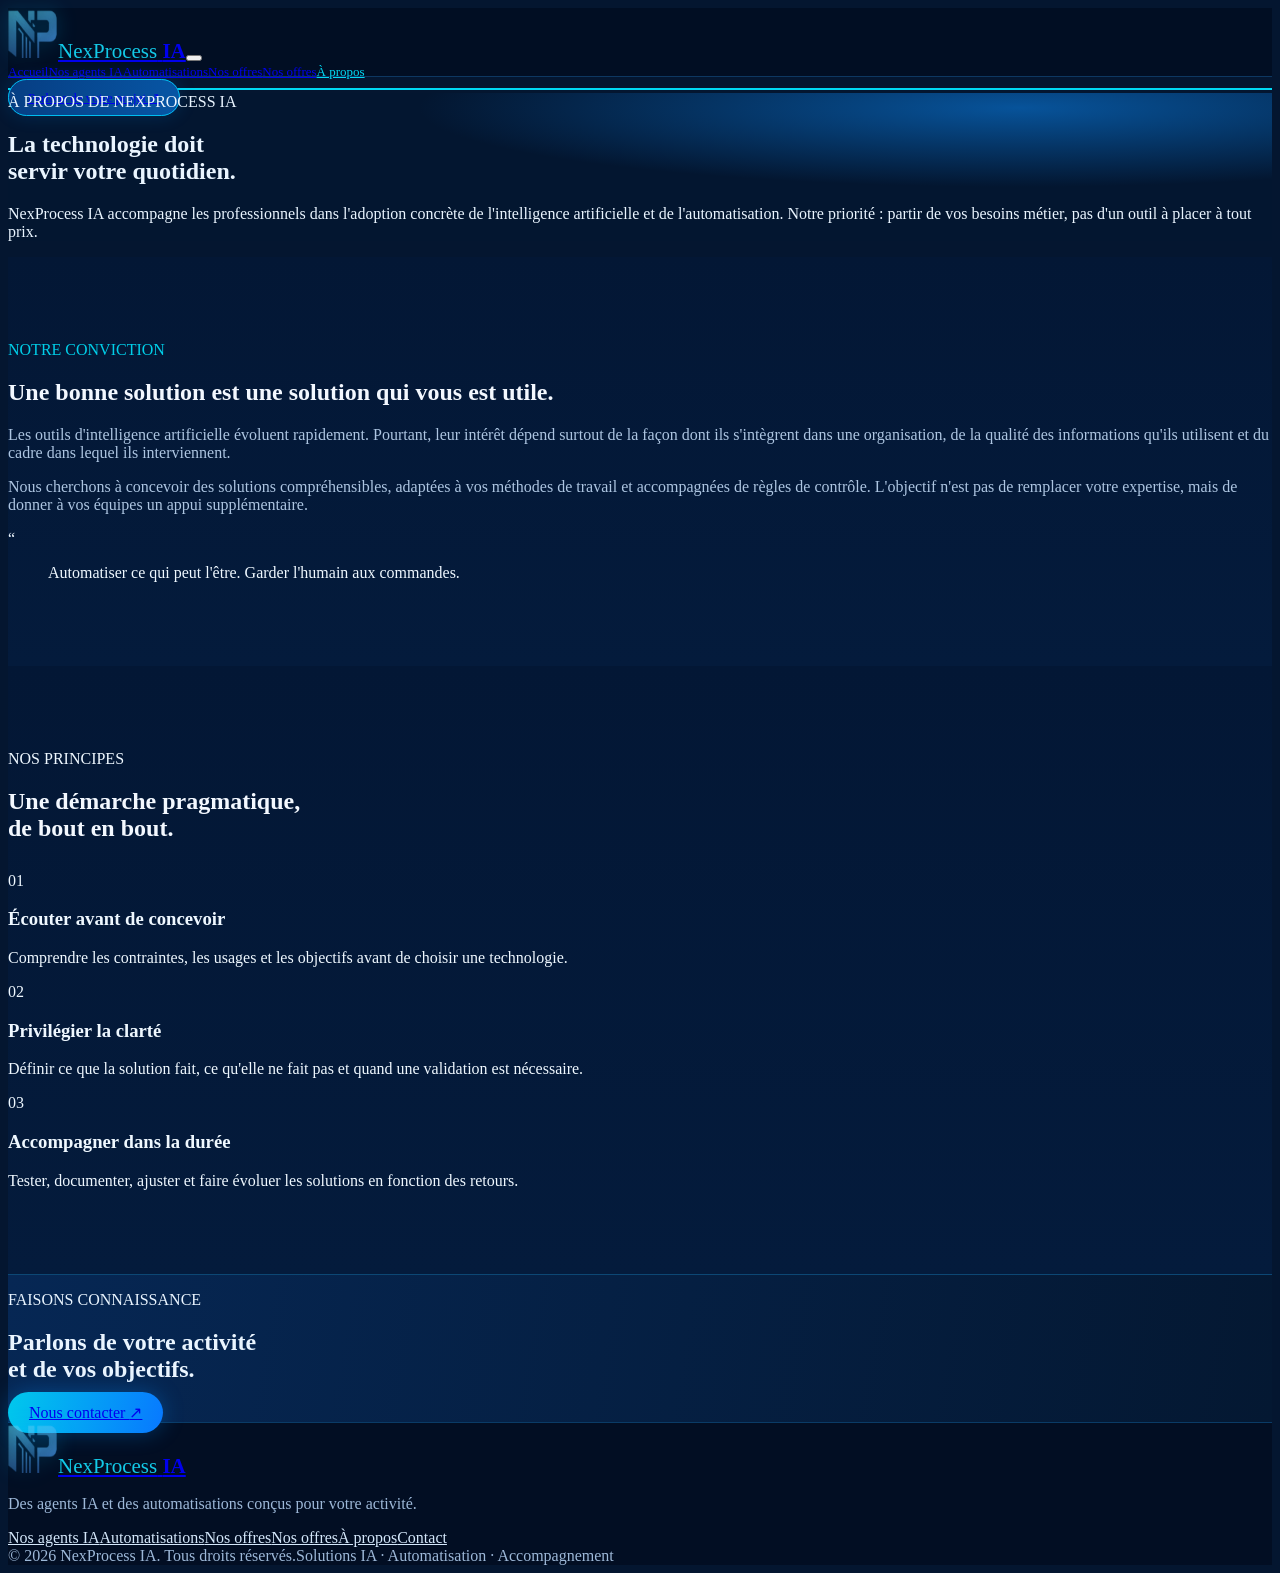
==== commit 1b06112f: "Harmonisation de la navigation NexProcess IA" ====
--- a/a-propos.html
+++ b/a-propos.html
@@ -1,7 +1,7 @@
 <!doctype html>
 <html lang="fr"><head><meta charset="utf-8"><meta name="viewport" content="width=device-width, initial-scale=1"><meta name="description" content="Découvrez l'approche de NexProcess IA : des solutions d'intelligence artificielle et d'automatisation adaptées aux professionnels."><title>À propos — NexProcess IA</title><link rel="preconnect" href="https://fonts.googleapis.com"><link rel="preconnect" href="https://fonts.gstatic.com" crossorigin><link href="https://fonts.googleapis.com/css2?family=DM+Sans:wght@400;500;600;700&family=Manrope:wght@400;500;600;700;800&display=swap" rel="stylesheet"><link rel="stylesheet" href="css/style.css"><script src="js/script.js" defer></script></head>
-<body><header class="site-header"><div class="container nav-wrap"><a class="brand" href="index.html" aria-label="NexProcess IA, accueil"><img class="brand-logo" src="assets/nexprocessia-mark.png" alt=""><span><span class="brand-name">NexProcess</span> <b>IA</b></span></a><button class="menu-toggle" aria-label="Ouvrir le menu" aria-expanded="false"><span></span><span></span><span></span></button><nav class="main-nav"><a href="index.html">Accueil</a><a href="nos-agents-ia.html">Nos agents IA</a><a href="automatisation.html">Automatisation</a><a class="active" href="a-propos.html">À propos</a><a class="nav-cta" href="contact.html">Parlons de votre projet <span>↗</span></a></nav></div></header>
+<body><header class="site-header"><div class="container nav-wrap"><a class="brand" href="index.html" aria-label="NexProcess IA, accueil"><img class="brand-logo" src="assets/nexprocessia-mark.png" alt=""><span><span class="brand-name">NexProcess</span> <b>IA</b></span></a><button class="menu-toggle" aria-label="Ouvrir le menu" aria-expanded="false"><span></span><span></span><span></span></button><nav class="main-nav" aria-label="Navigation principale"><a href="index.html">Accueil</a><a href="nos-agents-ia.html">Nos agents IA</a><a href="automatisation.html">Automatisations</a><a href="nos-offres.html">Nos offres</a><a href="nos-offres.html">Nos offres</a><a class="active" href="a-propos.html">À propos</a><a class="nav-cta" href="contact.html">Parlons de votre projet <span>↗</span></a></nav></div></header>
 <main><section class="page-hero"><div class="container"><p class="eyebrow"><span class="pulse"></span> À PROPOS DE NEXPROCESS IA</p><h1>La technologie doit<br><span>servir votre quotidien.</span></h1><p>NexProcess IA accompagne les professionnels dans l'adoption concrète de l'intelligence artificielle et de l'automatisation. Notre priorité : partir de vos besoins métier, pas d'un outil à placer à tout prix.</p></div></section>
 <section class="section section-light"><div class="container about-layout"><div><p class="eyebrow dark">NOTRE CONVICTION</p><h2>Une bonne solution est une solution <span>qui vous est utile.</span></h2></div><div class="about-copy"><p>Les outils d'intelligence artificielle évoluent rapidement. Pourtant, leur intérêt dépend surtout de la façon dont ils s'intègrent dans une organisation, de la qualité des informations qu'ils utilisent et du cadre dans lequel ils interviennent.</p><p>Nous cherchons à concevoir des solutions compréhensibles, adaptées à vos méthodes de travail et accompagnées de règles de contrôle. L'objectif n'est pas de remplacer votre expertise, mais de donner à vos équipes un appui supplémentaire.</p><div class="quote-mark">“</div><blockquote>Automatiser ce qui peut l'être. Garder l'humain aux commandes.</blockquote></div></div></section>
 <section class="section section-dark"><div class="container"><div class="section-heading centered"><p class="eyebrow">NOS PRINCIPES</p><h2>Une démarche pragmatique,<br><span>de bout en bout.</span></h2></div><div class="principle-grid"><div><span>01</span><h3>Écouter avant de concevoir</h3><p>Comprendre les contraintes, les usages et les objectifs avant de choisir une technologie.</p></div><div><span>02</span><h3>Privilégier la clarté</h3><p>Définir ce que la solution fait, ce qu'elle ne fait pas et quand une validation est nécessaire.</p></div><div><span>03</span><h3>Accompagner dans la durée</h3><p>Tester, documenter, ajuster et faire évoluer les solutions en fonction des retours.</p></div></div></div></section><section class="cta-band"><div class="container cta-inner"><div><p class="eyebrow">FAISONS CONNAISSANCE</p><h2>Parlons de votre activité<br>et de vos objectifs.</h2></div><a class="btn btn-primary" href="contact.html">Nous contacter <span>↗</span></a></div></section></main>
-<footer class="site-footer"><div class="container footer-top"><a class="brand" href="index.html" aria-label="NexProcess IA, accueil"><img class="brand-logo" src="assets/nexprocessia-mark.png" alt=""><span><span class="brand-name">NexProcess</span> <b>IA</b></span></a><p>Des agents IA et des automatisations conçus pour votre activité.</p><div class="footer-links"><a href="nos-agents-ia.html">Nos agents IA</a><a href="automatisation.html">Automatisation</a><a href="a-propos.html">À propos</a><a href="contact.html">Contact</a></div></div><div class="container footer-bottom"><span>© <span id="year"></span> NexProcess IA. Tous droits réservés.</span><span>Solutions IA · Automatisation · Accompagnement</span></div></footer></body></html>
+<footer class="site-footer"><div class="container footer-top"><a class="brand" href="index.html" aria-label="NexProcess IA, accueil"><img class="brand-logo" src="assets/nexprocessia-mark.png" alt=""><span><span class="brand-name">NexProcess</span> <b>IA</b></span></a><p>Des agents IA et des automatisations conçus pour votre activité.</p><div class="footer-links"><a href="nos-agents-ia.html">Nos agents IA</a><a href="automatisation.html">Automatisations</a><a href="nos-offres.html">Nos offres</a><a href="nos-offres.html">Nos offres</a><a href="a-propos.html">À propos</a><a href="contact.html">Contact</a></div></div><div class="container footer-bottom"><span>© <span id="year"></span> NexProcess IA. Tous droits réservés.</span><span>Solutions IA · Automatisation · Accompagnement</span></div></footer></body></html>
--- a/css/style.css
+++ b/css/style.css
@@ -1,3 +1,73 @@
-*{box-sizing:border-box} :root{--navy:#081326;--navy2:#0d1d35;--blue:#4b8cff;--cyan:#55d5ed;--ink:#142238;--muted:#64748b;--paper:#f5f7fb;--white:#fff;--line:rgba(255,255,255,.12);--font:'DM Sans',sans-serif;--display:'Manrope',sans-serif}html{scroll-behavior:smooth}body{margin:0;font-family:var(--font);color:var(--ink);background:var(--paper);line-height:1.65}a{color:inherit;text-decoration:none}.container{width:min(1160px,calc(100% - 48px));margin:auto}.site-header{position:sticky;top:0;z-index:20;background:rgba(7,18,35,.94);backdrop-filter:blur(16px);border-bottom:1px solid rgba(255,255,255,.08)}.nav-wrap{height:82px;display:flex;align-items:center;justify-content:space-between}.brand{display:inline-flex;align-items:center;gap:10px;color:#fff;font:700 19px var(--display);letter-spacing:-.6px;white-space:nowrap}.brand-logo{display:block;width:42px;height:42px;object-fit:contain;filter:drop-shadow(0 4px 12px #4b8cff35)}.brand-name{color:#fff}.brand b{color:var(--cyan)}.main-nav{display:flex;align-items:center;gap:29px;color:#b8c4d8;font-size:13px;font-weight:600}.main-nav a{transition:.2s}.main-nav a:hover,.main-nav a.active{color:#fff}.main-nav .nav-cta{padding:12px 17px;border:1px solid #4c8cff80;border-radius:8px;color:#fff;background:#4b8cff18}.nav-cta span{color:var(--cyan);margin-left:7px}.menu-toggle{display:none;background:none;border:0;padding:8px}.menu-toggle span{display:block;width:23px;height:2px;background:white;margin:5px}.hero,.section-dark,.page-hero{background:var(--navy);color:#fff}.hero{position:relative;overflow:hidden;padding:92px 0 30px}.hero-glow{position:absolute;width:700px;height:700px;right:-120px;top:-250px;background:radial-gradient(circle,#1556a84a,transparent 68%);pointer-events:none}.hero-grid{position:relative;display:grid;grid-template-columns:1.08fr .92fr;gap:50px;align-items:center;min-height:470px}.eyebrow{font-size:10px;letter-spacing:2px;font-weight:700;color:#8bb9ff;text-transform:uppercase;margin:0 0 22px}.eyebrow.dark{color:#3477d6}.pulse{display:inline-block;width:7px;height:7px;background:var(--cyan);border-radius:50%;margin:0 9px 1px 0;box-shadow:0 0 0 5px #55d5ed20}.hero h1,.page-hero h1{font:800 clamp(42px,5vw,66px)/1.12 var(--display);letter-spacing:-3px;margin:0 0 24px}.hero h1 span,.page-hero h1 span,.section-heading h2 span,.split-section h2 span,.about-layout h2 span{background:linear-gradient(90deg,#69a3ff,#5ad9e9);-webkit-background-clip:text;background-clip:text;color:transparent}.hero-lead{max-width:590px;color:#b4c2d7;font-size:16px;line-height:1.8}.hero-actions{display:flex;align-items:center;gap:14px;margin:32px 0}.btn{display:inline-flex;align-items:center;justify-content:center;gap:16px;padding:14px 20px;border-radius:8px;font-size:13px;font-weight:700;transition:transform .2s,box-shadow .2s;border:0;cursor:pointer}.btn:hover{transform:translateY(-2px)}.btn-primary{background:linear-gradient(110deg,#4b8cff,#3d75df);color:#fff;box-shadow:0 10px 28px #397cff35}.btn-primary:hover{box-shadow:0 13px 32px #397cff55}.btn-primary span{font-size:17px}.btn-quiet{color:#dbe7f8}.btn-quiet span{color:var(--cyan);font-size:18px}.hero-proof{display:flex;align-items:center;gap:10px;color:#91a2ba;font-size:12px}.proof-icon{color:var(--cyan);font-size:18px}.hero-visual{height:440px;position:relative;display:grid;place-items:center}.orbit{position:absolute;border:1px solid #4d9fff30;border-radius:50%;transform:rotate(-22deg)}.orbit-one{width:370px;height:280px}.orbit-two{width:470px;height:350px;transform:rotate(32deg);border-color:#59d9e929}.core{width:180px;height:180px;border-radius:50%;display:grid;place-items:center;position:relative;background:radial-gradient(circle at 35% 30%,#1e4e83,#0c2341 65%);border:1px solid #6db9ff80;box-shadow:0 0 0 15px #348cff0d,0 0 70px #2f8cff50,inset 0 0 30px #61caff25}.core:before,.core:after{content:'';position:absolute;inset:-12px;border:1px solid #53cbe95c;border-radius:50%;border-left-color:transparent;transform:rotate(28deg)}.core:after{inset:-25px;border-color:#4b8cff45;border-right-color:transparent;transform:rotate(-40deg)}.core-inner{font:800 52px var(--display);color:white;letter-spacing:-5px}.core-inner span{font-size:17px;color:var(--cyan);letter-spacing:0;margin-left:3px}.core small{position:absolute;bottom:29px;text-align:center;font-size:7px;letter-spacing:2px;color:#a6c5e9}.float-card{position:absolute;display:flex;align-items:center;gap:11px;padding:13px 15px;border:1px solid #8bbfff38;border-radius:11px;background:#0e2039eF;box-shadow:0 15px 45px #0005;min-width:190px}.float-card b{display:block;font-size:11px;color:#fff}.float-card small{display:block;font-size:9px;color:#91a6c2;margin-top:2px}.mini-icon{width:30px;height:30px;display:grid;place-items:center;border-radius:8px;background:#4b8cff25;color:#78cfff;font-size:18px}.card-top{top:43px;right:18px}.card-left{left:0;top:205px}.card-right{right:-4px;bottom:53px}.status-dot{width:6px;height:6px;background:#59ddb2;border-radius:50%;margin-left:auto}.visual-caption{position:absolute;bottom:2px;font-size:9px;letter-spacing:2px;color:#7188a7;text-transform:uppercase}.hero-bottom{display:flex;align-items:center;gap:18px;margin-top:42px;color:#6f829e;font-size:9px;letter-spacing:1.6px}.hero-bottom .line{height:1px;background:#ffffff1c;flex:1}.section{padding:100px 0}.section-light{background:var(--paper)}.section-heading{max-width:680px;margin-bottom:45px}.section-heading.centered{text-align:center;margin-left:auto;margin-right:auto}.section-heading h2,.split-section h2,.about-layout h2{font:800 clamp(32px,4vw,45px)/1.2 var(--display);letter-spacing:-1.8px;margin:0 0 18px;color:var(--ink)}.section-dark .section-heading h2,.section-dark .split-section h2{color:#fff}.section-heading>p:last-child,.muted{color:var(--muted);max-width:620px;font-size:14px}.section-dark .section-heading>p:last-child,.section-dark .muted{color:#a3b4ca}.feature-grid{display:grid;grid-template-columns:repeat(3,1fr);gap:18px}.feature-card{padding:29px;border-radius:13px;background:#fff;border:1px solid #e5eaf2;box-shadow:0 10px 35px #1d35570a}.feature-icon,.agent-icon{width:45px;height:45px;display:grid;place-items:center;border-radius:11px;background:#e9f2ff;color:#347de5;font-size:21px;margin-bottom:22px}.feature-card h3,.solution-card h3,.step h3,.principle-grid h3{font:700 17px var(--display);margin:0 0 9px}.feature-card p,.solution-card p,.step p,.principle-grid p{font-size:13px;color:var(--muted);line-height:1.75;margin:0}.section-dark{background:linear-gradient(145deg,#09162a,#0b1b32)}.solution-grid{display:grid;grid-template-columns:repeat(4,1fr);gap:14px}.solution-card{position:relative;display:block;min-height:270px;padding:24px;border:1px solid #ffffff18;border-radius:12px;background:linear-gradient(145deg,#132945,#0d1e35);transition:.25s}.solution-card:hover{transform:translateY(-5px);border-color:#5b9dff8a;background:linear-gradient(145deg,#18365b,#102440)}.solution-number{font-size:10px;color:#6e8caf;letter-spacing:1px}.solution-symbol{display:block;color:#65c9ef;font-size:26px;margin:27px 0 16px}.solution-card h3{color:white;font-size:15px}.solution-card p{color:#9eafc5}.text-link{display:inline-flex;gap:10px;margin-top:22px;color:#8dbdff;font-size:11px;font-weight:700}.text-link b{color:var(--cyan)}.split-section{display:grid;grid-template-columns:1fr 1fr;gap:90px;align-items:start}.steps{display:grid;gap:25px}.step{display:flex;gap:20px;padding-bottom:22px;border-bottom:1px solid #e0e6ef}.step:last-child{border:0}.step>span,.principle-grid>div>span{font:700 12px var(--display);color:#4386eb;padding-top:3px}.step h3{font-size:16px}.steps-dark .step{border-color:#ffffff18}.steps-dark .step h3{color:#fff}.steps-dark .step p{color:#a4b5ca}.cta-band{padding:65px 0;background:linear-gradient(105deg,#102b4d,#0b1a30);color:white}.cta-inner{display:flex;align-items:center;justify-content:space-between;gap:30px}.cta-inner h2{font:800 clamp(26px,3vw,36px)/1.2 var(--display);letter-spacing:-1px;margin:0}.site-footer{background:#061020;color:#9aabc1;padding:42px 0 20px}.footer-top{display:grid;grid-template-columns:1fr 1.3fr 1.5fr;align-items:center;gap:25px;padding-bottom:32px}.footer-top p{font-size:11px}.site-footer .brand-logo{width:48px;height:48px}.footer-links{display:flex;justify-content:flex-end;gap:18px;flex-wrap:wrap;font-size:11px}.footer-links a:hover{color:#fff}.footer-bottom{border-top:1px solid #ffffff16;padding-top:18px;display:flex;justify-content:space-between;font-size:10px;color:#687d99}.page-hero{padding:100px 0 95px;background:radial-gradient(ellipse at 80% 10%,#173c68 0,transparent 42%),#081326}.page-hero h1{max-width:900px}.page-hero p:last-child{max-width:700px;color:#afbed2;font-size:16px;line-height:1.8}.agent-list{max-width:950px}.agent-row{display:grid;grid-template-columns:70px 1fr;gap:25px;padding:42px 0;border-bottom:1px solid #e0e6ef;scroll-margin-top:100px}.agent-row:first-child{padding-top:0}.agent-row:last-child{border:0}.agent-icon{margin:0;width:58px;height:58px;font-size:24px}.agent-row h2{font:800 27px var(--display);letter-spacing:-.8px;margin:0 0 12px}.agent-row p:not(.eyebrow){color:var(--muted);font-size:14px;max-width:760px}.agent-row ul{display:flex;gap:10px 25px;flex-wrap:wrap;padding:0;margin:20px 0 0;list-style:none}.agent-row li{font-size:12px;color:#38516e}.agent-row li:before{content:'✓';color:#3984e9;margin-right:8px}.about-layout{display:grid;grid-template-columns:1fr 1fr;gap:90px}.about-layout h2{font-size:39px}.about-copy p{font-size:14px;color:var(--muted);line-height:1.9}.quote-mark{font:800 70px var(--display);color:#4c91ed;line-height:1;margin-top:25px}.about-copy blockquote{font:700 19px var(--display);margin:0;color:#193454}.principle-grid{display:grid;grid-template-columns:repeat(3,1fr);gap:35px}.principle-grid h3{color:white;margin:18px 0 10px}.principle-grid p{color:#a3b4ca}.contact-layout{display:grid;grid-template-columns:.8fr 1.2fr;gap:80px}.contact-aside h2{font:800 34px/1.2 var(--display);letter-spacing:-1px;margin:0 0 18px}.contact-aside>p:not(.eyebrow){color:var(--muted);font-size:14px}.contact-note{display:flex;gap:13px;padding:18px;background:#eaf2ff;border-radius:10px;margin-top:30px;color:#35516f}.contact-note>span{color:#347de5;font-size:20px}.contact-note p{font-size:11px;margin:0;line-height:1.7}.contact-form{padding:30px;background:white;border:1px solid #e3e9f1;border-radius:13px;box-shadow:0 15px 45px #1c36550c}.contact-form label{display:block;font-size:11px;font-weight:700;color:#334760;margin-bottom:17px}.form-row{display:grid;grid-template-columns:1fr 1fr;gap:15px}.contact-form input:not([type=checkbox]),.contact-form select,.contact-form textarea{display:block;width:100%;margin-top:7px;padding:12px 13px;border:1px solid #dce4ee;border-radius:7px;background:#fbfcfe;color:#243b55;font:12px var(--font);outline:none}.contact-form input:focus,.contact-form select:focus,.contact-form textarea:focus{border-color:#5b9bf0;box-shadow:0 0 0 3px #4b8cff18}.contact-form textarea{resize:vertical}.contact-form .consent{display:flex;gap:9px;align-items:flex-start;font-weight:400;color:#66788e}.consent input{margin-top:3px}.contact-form .btn{width:100%}.form-feedback{font-size:12px;color:#9a5a16}.form-feedback.success{color:#167a56}
-@media(max-width:900px){.main-nav{gap:15px;font-size:11px}.hero-grid{gap:15px}.hero-visual{transform:scale(.9)}.solution-grid{grid-template-columns:repeat(2,1fr)}.footer-top{grid-template-columns:1fr 1fr}.footer-links{grid-column:1/-1;justify-content:flex-start}.split-section,.about-layout,.contact-layout{gap:40px}}
-@media(max-width:700px){.container{width:min(100% - 34px,560px)}.nav-wrap{height:70px}.menu-toggle{display:block}.main-nav{display:none;position:absolute;top:70px;left:0;right:0;padding:20px 24px 25px;background:#081326;flex-direction:column;align-items:stretch;gap:18px;border-top:1px solid #ffffff15}.main-nav.open{display:flex}.main-nav .nav-cta{text-align:center}.hero{padding:65px 0 25px}.hero-grid{grid-template-columns:1fr;gap:5px}.hero h1,.page-hero h1{font-size:43px;letter-spacing:-2px}.hero-lead{font-size:14px}.hero-visual{height:340px;transform:scale(.82);transform-origin:top center;margin-bottom:-30px}.hero-bottom{font-size:7px;gap:9px}.section{padding:70px 0}.section-heading h2,.split-section h2{font-size:34px}.feature-grid,.solution-grid,.principle-grid{grid-template-columns:1fr}.solution-card{min-height:220px}.split-section,.about-layout,.contact-layout{grid-template-columns:1fr;gap:35px}.cta-inner{align-items:flex-start;flex-direction:column}.page-hero{padding:75px 0 65px}.page-hero p:last-child{font-size:14px}.agent-row{grid-template-columns:48px 1fr;gap:15px;padding:30px 0}.agent-icon{width:44px;height:44px}.agent-row h2{font-size:22px}.agent-row ul{display:grid;gap:8px}.about-layout h2{font-size:34px}.contact-form{padding:20px}.form-row{grid-template-columns:1fr;gap:0}.footer-top{grid-template-columns:1fr;gap:10px}.footer-links{grid-column:auto;justify-content:flex-start}.footer-bottom{flex-direction:column;gap:7px}.visual-caption{font-size:8px}}
+
+/* ===== Refonte NexProcess IA — référence visuelle fournie ===== */
+:root{--navy:#03132e;--navy2:#061b3b;--blue:#078bff;--cyan:#00d5f2;--ink:#eaf5ff;--muted:#a9c0dc;--paper:#041630}
+body{background:#041630;color:#eaf5ff}
+.site-header{background:rgba(2,14,35,.96);border-bottom:1px solid #0d3761}
+.nav-wrap{height:68px}
+.brand{font-size:21px;gap:12px}
+.brand-logo{width:50px;height:50px;filter:drop-shadow(0 0 10px #00bffb66)}
+.brand-name{color:#13c9e7}
+.main-nav{gap:clamp(12px,2.2vw,32px);color:#e4efff;font-size:13px}
+.main-nav a:hover,.main-nav a.active{color:#00d9f5}
+.main-nav a.active:after{content:"";display:block;height:2px;background:#00d9f5;margin-top:8px}
+.main-nav .nav-cta{border:1px solid #00bdf0;border-radius:28px;background:linear-gradient(100deg,#063e83,#0756a5);padding:10px 19px;box-shadow:0 0 18px #008bff30}
+.hero{background:radial-gradient(ellipse at 72% 50%,#063d83 0,transparent 42%),linear-gradient(110deg,#020d22,#031b40 72%,#04132e);padding:34px 0 24px}
+.hero-grid{min-height:285px;grid-template-columns:.95fr 1.05fr;gap:25px}
+.hero h1{font-size:clamp(38px,4vw,54px);line-height:1.08;letter-spacing:-2px;margin-bottom:14px}
+.hero h1 span{background:linear-gradient(90deg,#00c7ed,#2de7f5);-webkit-background-clip:text;background-clip:text;color:transparent}
+.hero .eyebrow{color:#00d8f2;margin-bottom:14px}
+.hero-lead{color:#c5d9f1;font-size:15px;line-height:1.65;max-width:530px}
+.hero-actions{margin:22px 0 8px;gap:13px}
+.btn{border-radius:28px;padding:12px 21px}
+.btn-primary{background:linear-gradient(105deg,#00c9ec,#0878ff);box-shadow:0 0 22px #008fff50}
+.outline-quiet{border:1px solid #54b9ef;border-radius:28px}
+.hero-visual-reference{height:300px;overflow:visible}
+.hero-tech-glow{position:absolute;inset:10% 0;background:radial-gradient(ellipse,#007bff55,transparent 65%);filter:blur(15px)}
+.reference-core{width:150px;height:150px;border-color:#00d9ff;box-shadow:0 0 0 12px #00bfff12,0 0 65px #007dff9c,inset 0 0 35px #00caff40}
+.reference-core img{width:100px;height:100px;object-fit:contain;filter:brightness(1.25) saturate(1.2) drop-shadow(0 0 16px #00dfff)}
+.reference-core small{bottom:-35px;color:#6deaff;white-space:nowrap}
+.orbit-one{width:320px;height:205px;border-color:#00cfff65}
+.orbit-two{width:410px;height:260px;border-color:#168dff55}
+.float-card{min-width:155px;padding:10px 12px;border-color:#008bff99;border-radius:13px;background:linear-gradient(110deg,#052e60ed,#063c78ed);box-shadow:0 0 20px #007bff2a}
+.float-card b{color:#e8faff;font-size:11px}.float-card small{color:#a4d7f3}
+.card-top{top:12px;right:5px}.card-left{left:-4px;top:132px}.card-right{right:0;bottom:42px}.card-bottom{left:22px;bottom:4px}
+.hero-bottom{display:none}
+.section{padding:68px 0}
+.section-light,.section-dark{background:linear-gradient(180deg,#031735,#041b3c);color:#eff8ff}
+.section-heading{margin-bottom:30px}
+.section-heading h2,.split-section h2,.about-layout h2{color:#f3f8ff}
+.section-heading>p:last-child,.muted{color:#b1cbe7}
+.eyebrow.dark{color:#00cfe9}
+.feature-card,.contact-form{background:#071f43;border:1px solid #07558a;color:#eaf5ff;box-shadow:0 0 25px #00122a}
+.feature-card h3,.contact-form label{color:#eaf5ff}
+.feature-card p,.step p,.about-copy p{color:#adc5e1}
+.solution-card{border-color:#0871b0;background:linear-gradient(145deg,#082953,#061b39)}
+.agent-row{border-color:#16416a}.agent-row h2{color:#f1f8ff}.agent-row p:not(.eyebrow),.agent-row li{color:#b7cee8}
+.agent-card{background:linear-gradient(160deg,#062650,#03162f);border:1px solid #0079bb;border-radius:12px;box-shadow:0 0 20px #00132c}
+.agent-card:nth-child(3n+2){border-color:#00a9c8}.agent-card:nth-child(3n){border-color:#6557dc}
+.agent-card>img{aspect-ratio:1/1;object-fit:cover;object-position:center 28%;background:#03142c}
+.agent-card-body{padding:10px 17px 16px;text-align:center}
+.agent-card h3{color:#f4fbff;font-size:22px;margin:0 0 1px}
+.agent-tag{color:#00d8f3;font-size:10px;letter-spacing:.6px}
+.agent-card p{color:#d0e0f3;min-height:66px;font-size:12px;line-height:1.55;margin:10px 0 12px}
+.agent-card a{display:inline-flex;justify-content:center;align-items:center;gap:8px;border:1px solid #00bfe9;border-radius:24px;color:#00e2f5;padding:7px 22px;font-size:11px}
+.agent-card a b{color:#00dfff;margin:0}
+.agent-disclaimer{color:#8eaccd}
+.benefit-strip{padding:0 0 18px;background:#041630}
+.benefit-inner{display:grid;grid-template-columns:repeat(4,1fr) 1.3fr;align-items:center;border:1px solid #0878ad;border-radius:12px;background:linear-gradient(100deg,#06224a,#041832);padding:13px 18px;gap:10px}
+.benefit{display:flex;align-items:center;gap:13px;border-right:1px solid #145078;padding:5px 12px}
+.benefit-symbol{font-size:27px;color:#00d7f4}
+.benefit b,.benefit small{display:block}.benefit b{font-size:12px;color:#f0f8ff}.benefit small{font-size:10px;color:#a9c8e8;margin-top:3px}
+.benefit-cta{text-align:center;display:grid;gap:7px}.benefit-cta small{font-size:9px;color:#c1d6ef}.benefit-cta b{font-size:11px;border-radius:24px;padding:9px 12px;color:white;background:linear-gradient(90deg,#00c8eb,#087aff)}
+.cta-band{background:linear-gradient(100deg,#062754,#041832);border-top:1px solid #0c4774}
+.site-footer{background:#020e23;border-top:1px solid #0a3b66}
+.footer-top p,.footer-bottom{color:#9db8d8}
+.footer-links a{color:#d5e8fb}
+.page-hero{background:radial-gradient(ellipse at 80% 10%,#07539a 0,transparent 42%),#031630}
+.contact-note{background:#082c54;color:#c5ddf4}.contact-note p{color:#c5ddf4}
+.contact-form input:not([type=checkbox]),.contact-form select,.contact-form textarea{background:#041832;border-color:#15517b;color:#f1f8ff}
+.contact-form input::placeholder,.contact-form textarea::placeholder{color:#7e9bbd}
+.contact-aside>p:not(.eyebrow){color:#afc7e3}
+@media(max-width:1050px){.main-nav{gap:13px;font-size:11px}.main-nav .nav-cta{padding:9px 12px}.benefit-inner{grid-template-columns:repeat(2,1fr)}.benefit-cta{grid-column:1/-1}.benefit:nth-child(2n){border-right:0}}
+@media(max-width:700px){.nav-wrap{height:70px}.main-nav{background:#031630}.main-nav a.active:after{display:none}.hero{padding:48px 0 20px}.hero-grid{grid-template-columns:1fr;gap:0}.hero h1{font-size:40px}.hero-visual-reference{height:290px;transform:none;margin:5px 0 0}.float-card{min-width:135px;padding:8px}.card-left{left:-5px}.card-right{right:-5px}.reference-core{width:125px;height:125px}.reference-core img{width:84px;height:84px}.agent-cards{grid-template-columns:repeat(2,minmax(0,1fr));gap:12px}.agent-card>img{aspect-ratio:1/1}.agent-card-body{padding:9px}.agent-card h3{font-size:19px}.agent-card p{font-size:11px;min-height:85px}.benefit-inner{grid-template-columns:1fr 1fr;padding:10px}.benefit{padding:8px 4px}.benefit:nth-child(2n){border-right:0}}
+@media(max-width:480px){.agent-cards{grid-template-columns:1fr 1fr}.agent-card p{min-height:100px}.hero h1{font-size:36px}.benefit-inner{grid-template-columns:1fr}.benefit{border-right:0;border-bottom:1px solid #145078}.benefit-cta{grid-column:auto}}
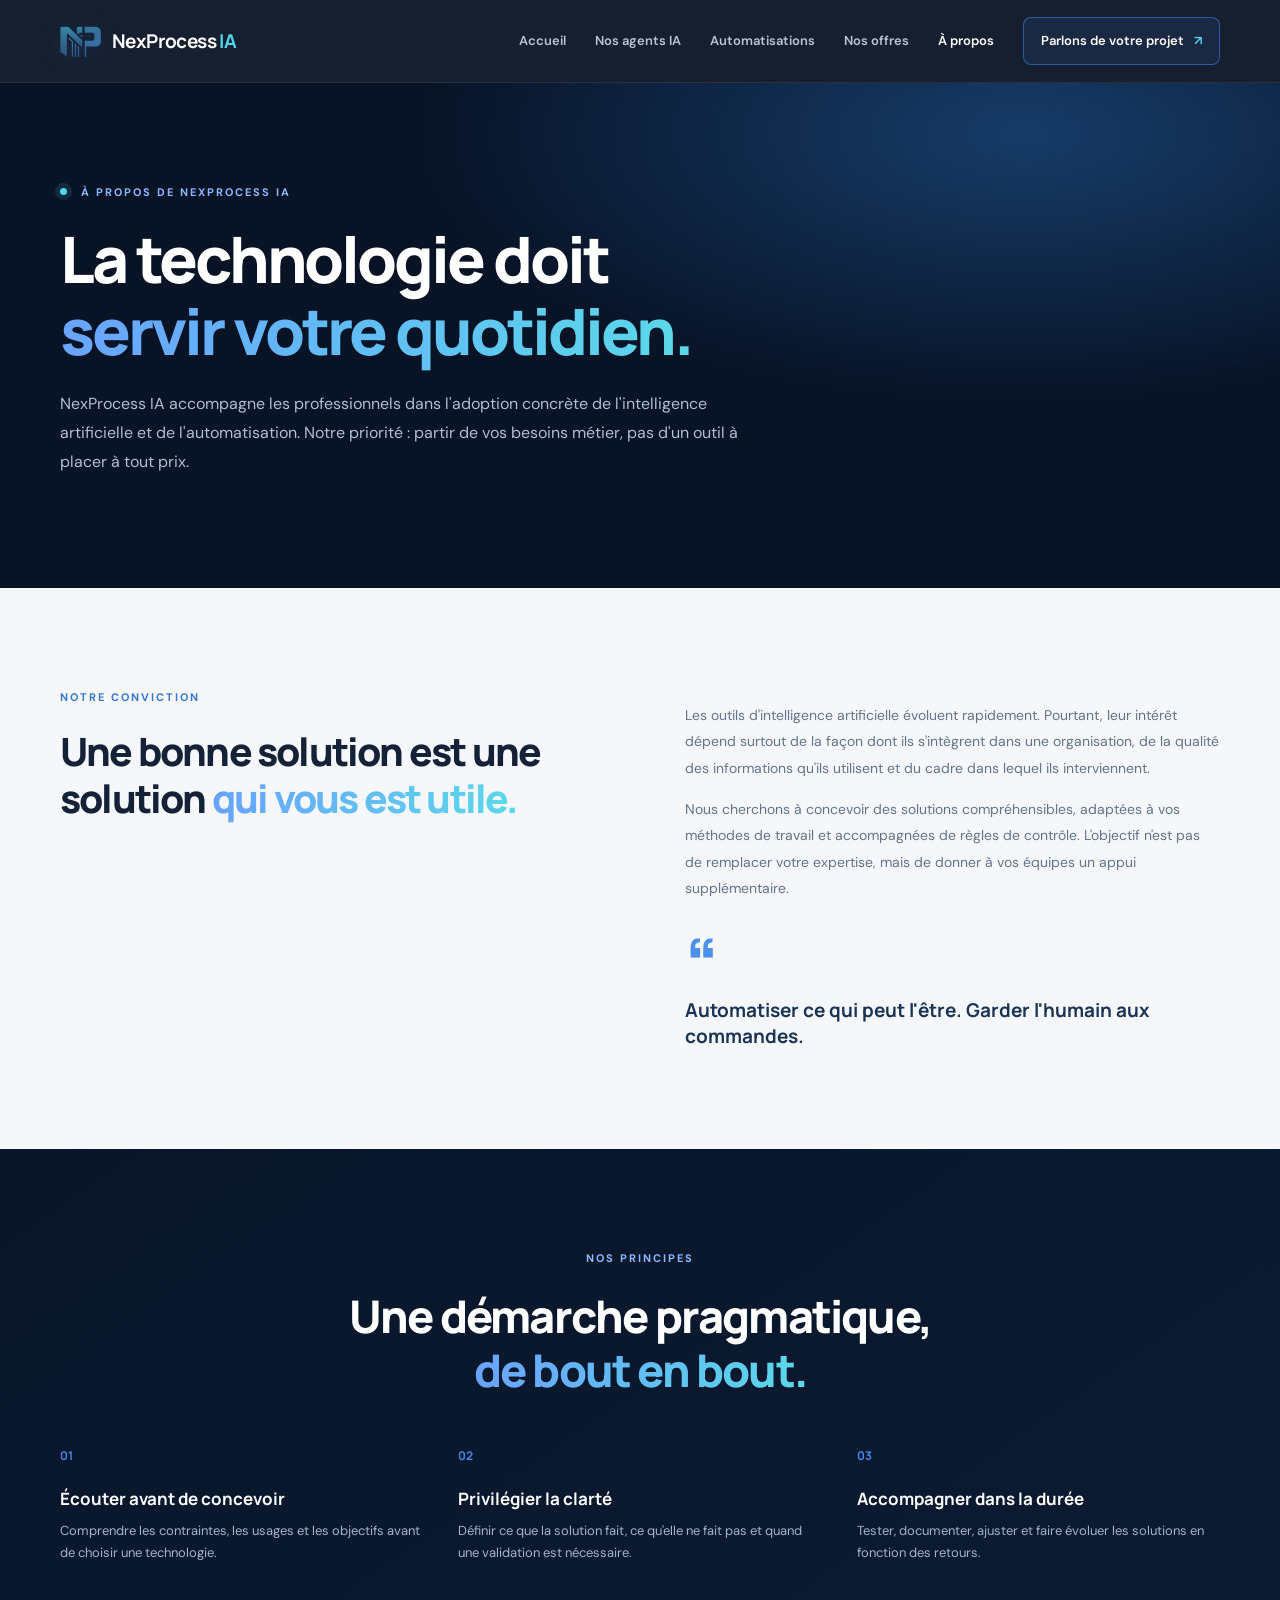
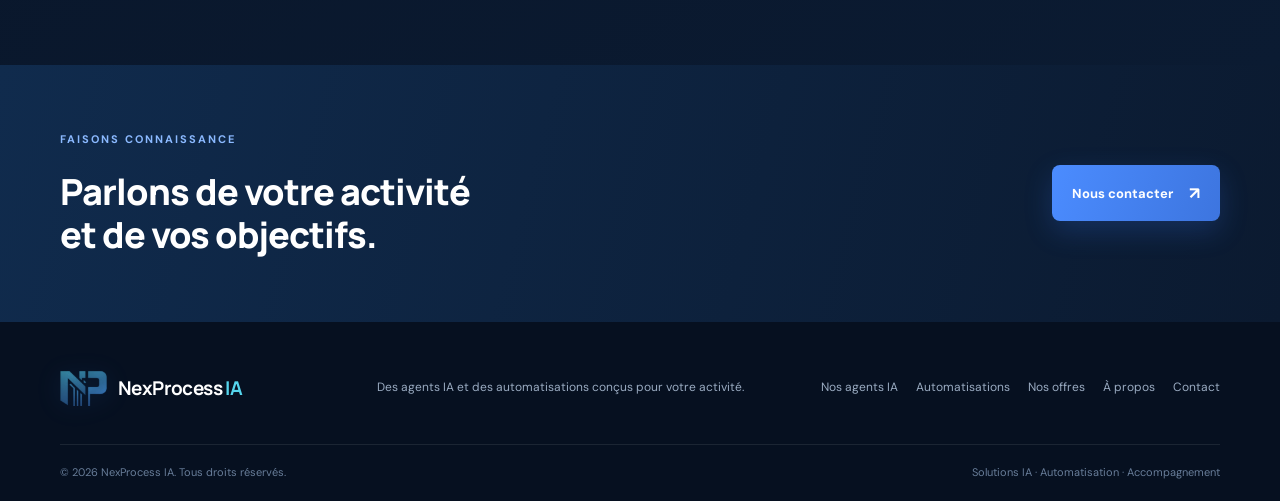
==== commit 2244957c: "SEO: optimiser les métadonnées de a-propos.html et corriger les liens dupliqués" ====
--- a/a-propos.html
+++ b/a-propos.html
@@ -1,7 +1,16 @@
 <!doctype html>
-<html lang="fr"><head><meta charset="utf-8"><meta name="viewport" content="width=device-width, initial-scale=1"><meta name="description" content="Découvrez l'approche de NexProcess IA : des solutions d'intelligence artificielle et d'automatisation adaptées aux professionnels."><title>À propos — NexProcess IA</title><link rel="preconnect" href="https://fonts.googleapis.com"><link rel="preconnect" href="https://fonts.gstatic.com" crossorigin><link href="https://fonts.googleapis.com/css2?family=DM+Sans:wght@400;500;600;700&family=Manrope:wght@400;500;600;700;800&display=swap" rel="stylesheet"><link rel="stylesheet" href="css/style.css"><script src="js/script.js" defer></script></head>
-<body><header class="site-header"><div class="container nav-wrap"><a class="brand" href="index.html" aria-label="NexProcess IA, accueil"><img class="brand-logo" src="assets/nexprocessia-mark.png" alt=""><span><span class="brand-name">NexProcess</span> <b>IA</b></span></a><button class="menu-toggle" aria-label="Ouvrir le menu" aria-expanded="false"><span></span><span></span><span></span></button><nav class="main-nav" aria-label="Navigation principale"><a href="index.html">Accueil</a><a href="nos-agents-ia.html">Nos agents IA</a><a href="automatisation.html">Automatisations</a><a href="nos-offres.html">Nos offres</a><a href="nos-offres.html">Nos offres</a><a class="active" href="a-propos.html">À propos</a><a class="nav-cta" href="contact.html">Parlons de votre projet <span>↗</span></a></nav></div></header>
+<html lang="fr"><head><meta charset="utf-8"><meta name="viewport" content="width=device-width, initial-scale=1"><meta name="description" content="NexProcess IA accompagne les entreprises en France dans l'adoption concrète de l'intelligence artificielle et de l'automatisation, avec une approche pragmatique."><title>NexProcess IA | Solutions IA pour les entreprises en France</title>
+<meta property="og:type" content="website">
+<meta property="og:locale" content="fr_FR">
+<meta property="og:site_name" content="NexProcess IA">
+<meta property="og:title" content="NexProcess IA | Solutions IA pour les entreprises en France">
+<meta property="og:description" content="NexProcess IA accompagne les entreprises en France dans l'adoption concrète de l'intelligence artificielle et de l'automatisation, avec une approche pragmatique.">
+<meta property="og:url" content="https://nexprocessia-website.pages.dev/a-propos.html">
+<meta name="twitter:card" content="summary">
+<meta name="twitter:title" content="NexProcess IA | Solutions IA pour les entreprises en France">
+<meta name="twitter:description" content="NexProcess IA accompagne les entreprises en France dans l'adoption concrète de l'intelligence artificielle et de l'automatisation, avec une approche pragmatique."><link rel="preconnect" href="https://fonts.googleapis.com"><link rel="preconnect" href="https://fonts.gstatic.com" crossorigin><link href="https://fonts.googleapis.com/css2?family=DM+Sans:wght@400;500;600;700&family=Manrope:wght@400;500;600;700;800&display=swap" rel="stylesheet"><link rel="stylesheet" href="css/style.css"><script src="js/script.js" defer></script></head>
+<body><header class="site-header"><div class="container nav-wrap"><a class="brand" href="index.html" aria-label="NexProcess IA, accueil"><img class="brand-logo" src="assets/nexprocessia-mark.png" alt=""><span><span class="brand-name">NexProcess</span> <b>IA</b></span></a><button class="menu-toggle" aria-label="Ouvrir le menu" aria-expanded="false"><span></span><span></span><span></span></button><nav class="main-nav" aria-label="Navigation principale"><a href="index.html">Accueil</a><a href="nos-agents-ia.html">Nos agents IA</a><a href="automatisation.html">Automatisations</a><a href="nos-offres.html">Nos offres</a><a class="active" href="a-propos.html">À propos</a><a class="nav-cta" href="contact.html">Parlons de votre projet <span>↗</span></a></nav></div></header>
 <main><section class="page-hero"><div class="container"><p class="eyebrow"><span class="pulse"></span> À PROPOS DE NEXPROCESS IA</p><h1>La technologie doit<br><span>servir votre quotidien.</span></h1><p>NexProcess IA accompagne les professionnels dans l'adoption concrète de l'intelligence artificielle et de l'automatisation. Notre priorité : partir de vos besoins métier, pas d'un outil à placer à tout prix.</p></div></section>
 <section class="section section-light"><div class="container about-layout"><div><p class="eyebrow dark">NOTRE CONVICTION</p><h2>Une bonne solution est une solution <span>qui vous est utile.</span></h2></div><div class="about-copy"><p>Les outils d'intelligence artificielle évoluent rapidement. Pourtant, leur intérêt dépend surtout de la façon dont ils s'intègrent dans une organisation, de la qualité des informations qu'ils utilisent et du cadre dans lequel ils interviennent.</p><p>Nous cherchons à concevoir des solutions compréhensibles, adaptées à vos méthodes de travail et accompagnées de règles de contrôle. L'objectif n'est pas de remplacer votre expertise, mais de donner à vos équipes un appui supplémentaire.</p><div class="quote-mark">“</div><blockquote>Automatiser ce qui peut l'être. Garder l'humain aux commandes.</blockquote></div></div></section>
 <section class="section section-dark"><div class="container"><div class="section-heading centered"><p class="eyebrow">NOS PRINCIPES</p><h2>Une démarche pragmatique,<br><span>de bout en bout.</span></h2></div><div class="principle-grid"><div><span>01</span><h3>Écouter avant de concevoir</h3><p>Comprendre les contraintes, les usages et les objectifs avant de choisir une technologie.</p></div><div><span>02</span><h3>Privilégier la clarté</h3><p>Définir ce que la solution fait, ce qu'elle ne fait pas et quand une validation est nécessaire.</p></div><div><span>03</span><h3>Accompagner dans la durée</h3><p>Tester, documenter, ajuster et faire évoluer les solutions en fonction des retours.</p></div></div></div></section><section class="cta-band"><div class="container cta-inner"><div><p class="eyebrow">FAISONS CONNAISSANCE</p><h2>Parlons de votre activité<br>et de vos objectifs.</h2></div><a class="btn btn-primary" href="contact.html">Nous contacter <span>↗</span></a></div></section></main>
-<footer class="site-footer"><div class="container footer-top"><a class="brand" href="index.html" aria-label="NexProcess IA, accueil"><img class="brand-logo" src="assets/nexprocessia-mark.png" alt=""><span><span class="brand-name">NexProcess</span> <b>IA</b></span></a><p>Des agents IA et des automatisations conçus pour votre activité.</p><div class="footer-links"><a href="nos-agents-ia.html">Nos agents IA</a><a href="automatisation.html">Automatisations</a><a href="nos-offres.html">Nos offres</a><a href="nos-offres.html">Nos offres</a><a href="a-propos.html">À propos</a><a href="contact.html">Contact</a></div></div><div class="container footer-bottom"><span>© <span id="year"></span> NexProcess IA. Tous droits réservés.</span><span>Solutions IA · Automatisation · Accompagnement</span></div></footer></body></html>
+<footer class="site-footer"><div class="container footer-top"><a class="brand" href="index.html" aria-label="NexProcess IA, accueil"><img class="brand-logo" src="assets/nexprocessia-mark.png" alt=""><span><span class="brand-name">NexProcess</span> <b>IA</b></span></a><p>Des agents IA et des automatisations conçus pour votre activité.</p><div class="footer-links"><a href="nos-agents-ia.html">Nos agents IA</a><a href="automatisation.html">Automatisations</a><a href="nos-offres.html">Nos offres</a><a href="a-propos.html">À propos</a><a href="contact.html">Contact</a></div></div><div class="container footer-bottom"><span>© <span id="year"></span> NexProcess IA. Tous droits réservés.</span><span>Solutions IA · Automatisation · Accompagnement</span></div></footer></body></html>
--- a/css/style.css
+++ b/css/style.css
@@ -1,73 +1,59 @@
+*{box-sizing:border-box} :root{--navy:#081326;--navy2:#0d1d35;--blue:#4b8cff;--cyan:#55d5ed;--ink:#142238;--muted:#64748b;--paper:#f5f7fb;--white:#fff;--line:rgba(255,255,255,.12);--font:'DM Sans',sans-serif;--display:'Manrope',sans-serif}html{scroll-behavior:smooth}body{margin:0;font-family:var(--font);color:var(--ink);background:var(--paper);line-height:1.65}a{color:inherit;text-decoration:none}.container{width:min(1160px,calc(100% - 48px));margin:auto}.site-header{position:sticky;top:0;z-index:20;background:rgba(7,18,35,.94);backdrop-filter:blur(16px);border-bottom:1px solid rgba(255,255,255,.08)}.nav-wrap{height:82px;display:flex;align-items:center;justify-content:space-between}.brand{display:inline-flex;align-items:center;gap:10px;color:#fff;font:700 19px var(--display);letter-spacing:-.6px;white-space:nowrap}.brand-logo{display:block;width:42px;height:42px;object-fit:contain;filter:drop-shadow(0 4px 12px #4b8cff35)}.brand-name{color:#fff}.brand b{color:var(--cyan)}.main-nav{display:flex;align-items:center;gap:29px;color:#b8c4d8;font-size:13px;font-weight:600}.main-nav a{transition:.2s}.main-nav a:hover,.main-nav a.active{color:#fff}.main-nav .nav-cta{padding:12px 17px;border:1px solid #4c8cff80;border-radius:8px;color:#fff;background:#4b8cff18}.nav-cta span{color:var(--cyan);margin-left:7px}.menu-toggle{display:none;background:none;border:0;padding:8px}.menu-toggle span{display:block;width:23px;height:2px;background:white;margin:5px}.hero,.section-dark,.page-hero{background:var(--navy);color:#fff}.hero{position:relative;overflow:hidden;padding:92px 0 30px}.hero-glow{position:absolute;width:700px;height:700px;right:-120px;top:-250px;background:radial-gradient(circle,#1556a84a,transparent 68%);pointer-events:none}.hero-grid{position:relative;display:grid;grid-template-columns:1.08fr .92fr;gap:50px;align-items:center;min-height:470px}.eyebrow{font-size:10px;letter-spacing:2px;font-weight:700;color:#8bb9ff;text-transform:uppercase;margin:0 0 22px}.eyebrow.dark{color:#3477d6}.pulse{display:inline-block;width:7px;height:7px;background:var(--cyan);border-radius:50%;margin:0 9px 1px 0;box-shadow:0 0 0 5px #55d5ed20}.hero h1,.page-hero h1{font:800 clamp(42px,5vw,66px)/1.12 var(--display);letter-spacing:-3px;margin:0 0 24px}.hero h1 span,.page-hero h1 span,.section-heading h2 span,.split-section h2 span,.about-layout h2 span{background:linear-gradient(90deg,#69a3ff,#5ad9e9);-webkit-background-clip:text;background-clip:text;color:transparent}.hero-lead{max-width:590px;color:#b4c2d7;font-size:16px;line-height:1.8}.hero-actions{display:flex;align-items:center;gap:14px;margin:32px 0}.btn{display:inline-flex;align-items:center;justify-content:center;gap:16px;padding:14px 20px;border-radius:8px;font-size:13px;font-weight:700;transition:transform .2s,box-shadow .2s;border:0;cursor:pointer}.btn:hover{transform:translateY(-2px)}.btn-primary{background:linear-gradient(110deg,#4b8cff,#3d75df);color:#fff;box-shadow:0 10px 28px #397cff35}.btn-primary:hover{box-shadow:0 13px 32px #397cff55}.btn-primary span{font-size:17px}.btn-quiet{color:#dbe7f8}.btn-quiet span{color:var(--cyan);font-size:18px}.hero-proof{display:flex;align-items:center;gap:10px;color:#91a2ba;font-size:12px}.proof-icon{color:var(--cyan);font-size:18px}.hero-visual{height:440px;position:relative;display:grid;place-items:center}.orbit{position:absolute;border:1px solid #4d9fff30;border-radius:50%;transform:rotate(-22deg)}.orbit-one{width:370px;height:280px}.orbit-two{width:470px;height:350px;transform:rotate(32deg);border-color:#59d9e929}.core{width:180px;height:180px;border-radius:50%;display:grid;place-items:center;position:relative;background:radial-gradient(circle at 35% 30%,#1e4e83,#0c2341 65%);border:1px solid #6db9ff80;box-shadow:0 0 0 15px #348cff0d,0 0 70px #2f8cff50,inset 0 0 30px #61caff25}.core:before,.core:after{content:'';position:absolute;inset:-12px;border:1px solid #53cbe95c;border-radius:50%;border-left-color:transparent;transform:rotate(28deg)}.core:after{inset:-25px;border-color:#4b8cff45;border-right-color:transparent;transform:rotate(-40deg)}.core-inner{font:800 52px var(--display);color:white;letter-spacing:-5px}.core-inner span{font-size:17px;color:var(--cyan);letter-spacing:0;margin-left:3px}.core small{position:absolute;bottom:29px;text-align:center;font-size:7px;letter-spacing:2px;color:#a6c5e9}.float-card{position:absolute;display:flex;align-items:center;gap:11px;padding:13px 15px;border:1px solid #8bbfff38;border-radius:11px;background:#0e2039eF;box-shadow:0 15px 45px #0005;min-width:190px}.float-card b{display:block;font-size:11px;color:#fff}.float-card small{display:block;font-size:9px;color:#91a6c2;margin-top:2px}.mini-icon{width:30px;height:30px;display:grid;place-items:center;border-radius:8px;background:#4b8cff25;color:#78cfff;font-size:18px}.card-top{top:43px;right:18px}.card-left{left:0;top:205px}.card-right{right:-4px;bottom:53px}.status-dot{width:6px;height:6px;background:#59ddb2;border-radius:50%;margin-left:auto}.visual-caption{position:absolute;bottom:2px;font-size:9px;letter-spacing:2px;color:#7188a7;text-transform:uppercase}.hero-bottom{display:flex;align-items:center;gap:18px;margin-top:42px;color:#6f829e;font-size:9px;letter-spacing:1.6px}.hero-bottom .line{height:1px;background:#ffffff1c;flex:1}.section{padding:100px 0}.section-light{background:var(--paper)}.section-heading{max-width:680px;margin-bottom:45px}.section-heading.centered{text-align:center;margin-left:auto;margin-right:auto}.section-heading h2,.split-section h2,.about-layout h2{font:800 clamp(32px,4vw,45px)/1.2 var(--display);letter-spacing:-1.8px;margin:0 0 18px;color:var(--ink)}.section-dark .section-heading h2,.section-dark .split-section h2{color:#fff}.section-heading>p:last-child,.muted{color:var(--muted);max-width:620px;font-size:14px}.section-dark .section-heading>p:last-child,.section-dark .muted{color:#a3b4ca}.feature-grid{display:grid;grid-template-columns:repeat(3,1fr);gap:18px}.feature-card{padding:29px;border-radius:13px;background:#fff;border:1px solid #e5eaf2;box-shadow:0 10px 35px #1d35570a}.feature-icon,.agent-icon{width:45px;height:45px;display:grid;place-items:center;border-radius:11px;background:#e9f2ff;color:#347de5;font-size:21px;margin-bottom:22px}.feature-card h3,.solution-card h3,.step h3,.principle-grid h3{font:700 17px var(--display);margin:0 0 9px}.feature-card p,.solution-card p,.step p,.principle-grid p{font-size:13px;color:var(--muted);line-height:1.75;margin:0}.section-dark{background:linear-gradient(145deg,#09162a,#0b1b32)}.solution-grid{display:grid;grid-template-columns:repeat(4,1fr);gap:14px}.solution-card{position:relative;display:block;min-height:270px;padding:24px;border:1px solid #ffffff18;border-radius:12px;background:linear-gradient(145deg,#132945,#0d1e35);transition:.25s}.solution-card:hover{transform:translateY(-5px);border-color:#5b9dff8a;background:linear-gradient(145deg,#18365b,#102440)}.solution-number{font-size:10px;color:#6e8caf;letter-spacing:1px}.solution-symbol{display:block;color:#65c9ef;font-size:26px;margin:27px 0 16px}.solution-card h3{color:white;font-size:15px}.solution-card p{color:#9eafc5}.text-link{display:inline-flex;gap:10px;margin-top:22px;color:#8dbdff;font-size:11px;font-weight:700}.text-link b{color:var(--cyan)}.split-section{display:grid;grid-template-columns:1fr 1fr;gap:90px;align-items:start}.steps{display:grid;gap:25px}.step{display:flex;gap:20px;padding-bottom:22px;border-bottom:1px solid #e0e6ef}.step:last-child{border:0}.step>span,.principle-grid>div>span{font:700 12px var(--display);color:#4386eb;padding-top:3px}.step h3{font-size:16px}.steps-dark .step{border-color:#ffffff18}.steps-dark .step h3{color:#fff}.steps-dark .step p{color:#a4b5ca}.cta-band{padding:65px 0;background:linear-gradient(105deg,#102b4d,#0b1a30);color:white}.cta-inner{display:flex;align-items:center;justify-content:space-between;gap:30px}.cta-inner h2{font:800 clamp(26px,3vw,36px)/1.2 var(--display);letter-spacing:-1px;margin:0}.site-footer{background:#061020;color:#9aabc1;padding:42px 0 20px}.footer-top{display:grid;grid-template-columns:1fr 1.3fr 1.5fr;align-items:center;gap:25px;padding-bottom:32px}.footer-top p{font-size:11px}.site-footer .brand-logo{width:48px;height:48px}.footer-links{display:flex;justify-content:flex-end;gap:18px;flex-wrap:wrap;font-size:11px}.footer-links a:hover{color:#fff}.footer-bottom{border-top:1px solid #ffffff16;padding-top:18px;display:flex;justify-content:space-between;font-size:10px;color:#687d99}.page-hero{padding:100px 0 95px;background:radial-gradient(ellipse at 80% 10%,#173c68 0,transparent 42%),#081326}.page-hero h1{max-width:900px}.page-hero p:last-child{max-width:700px;color:#afbed2;font-size:16px;line-height:1.8}.agent-list{max-width:950px}.agent-row{display:grid;grid-template-columns:70px 1fr;gap:25px;padding:42px 0;border-bottom:1px solid #e0e6ef;scroll-margin-top:100px}.agent-row:first-child{padding-top:0}.agent-row:last-child{border:0}.agent-icon{margin:0;width:58px;height:58px;font-size:24px}.agent-row h2{font:800 27px var(--display);letter-spacing:-.8px;margin:0 0 12px}.agent-row p:not(.eyebrow){color:var(--muted);font-size:14px;max-width:760px}.agent-row ul{display:flex;gap:10px 25px;flex-wrap:wrap;padding:0;margin:20px 0 0;list-style:none}.agent-row li{font-size:12px;color:#38516e}.agent-row li:before{content:'✓';color:#3984e9;margin-right:8px}.about-layout{display:grid;grid-template-columns:1fr 1fr;gap:90px}.about-layout h2{font-size:39px}.about-copy p{font-size:14px;color:var(--muted);line-height:1.9}.quote-mark{font:800 70px var(--display);color:#4c91ed;line-height:1;margin-top:25px}.about-copy blockquote{font:700 19px var(--display);margin:0;color:#193454}.principle-grid{display:grid;grid-template-columns:repeat(3,1fr);gap:35px}.principle-grid h3{color:white;margin:18px 0 10px}.principle-grid p{color:#a3b4ca}.contact-layout{display:grid;grid-template-columns:.8fr 1.2fr;gap:80px}.contact-aside h2{font:800 34px/1.2 var(--display);letter-spacing:-1px;margin:0 0 18px}.contact-aside>p:not(.eyebrow){color:var(--muted);font-size:14px}.contact-note{display:flex;gap:13px;padding:18px;background:#eaf2ff;border-radius:10px;margin-top:30px;color:#35516f}.contact-note>span{color:#347de5;font-size:20px}.contact-note p{font-size:11px;margin:0;line-height:1.7}.contact-form{padding:30px;background:white;border:1px solid #e3e9f1;border-radius:13px;box-shadow:0 15px 45px #1c36550c}.contact-form label{display:block;font-size:11px;font-weight:700;color:#334760;margin-bottom:17px}.form-row{display:grid;grid-template-columns:1fr 1fr;gap:15px}.contact-form input:not([type=checkbox]),.contact-form select,.contact-form textarea{display:block;width:100%;margin-top:7px;padding:12px 13px;border:1px solid #dce4ee;border-radius:7px;background:#fbfcfe;color:#243b55;font:12px var(--font);outline:none}.contact-form input:focus,.contact-form select:focus,.contact-form textarea:focus{border-color:#5b9bf0;box-shadow:0 0 0 3px #4b8cff18}.contact-form textarea{resize:vertical}.contact-form .consent{display:flex;gap:9px;align-items:flex-start;font-weight:400;color:#66788e}.consent input{margin-top:3px}.contact-form .btn{width:100%}.form-feedback{font-size:12px;color:#9a5a16}.form-feedback.success{color:#167a56}
+@media(max-width:900px){.main-nav{gap:15px;font-size:11px}.hero-grid{gap:15px}.hero-visual{transform:scale(.9)}.solution-grid{grid-template-columns:repeat(2,1fr)}.footer-top{grid-template-columns:1fr 1fr}.footer-links{grid-column:1/-1;justify-content:flex-start}.split-section,.about-layout,.contact-layout{gap:40px}}
+@media(max-width:700px){.container{width:min(100% - 34px,560px)}.nav-wrap{height:70px}.menu-toggle{display:block}.main-nav{display:none;position:absolute;top:70px;left:0;right:0;padding:20px 24px 25px;background:#081326;flex-direction:column;align-items:stretch;gap:18px;border-top:1px solid #ffffff15}.main-nav.open{display:flex}.main-nav .nav-cta{text-align:center}.hero{padding:65px 0 25px}.hero-grid{grid-template-columns:1fr;gap:5px}.hero h1,.page-hero h1{font-size:43px;letter-spacing:-2px}.hero-lead{font-size:14px}.hero-visual{height:340px;transform:scale(.82);transform-origin:top center;margin-bottom:-30px}.hero-bottom{font-size:7px;gap:9px}.section{padding:70px 0}.section-heading h2,.split-section h2{font-size:34px}.feature-grid,.solution-grid,.principle-grid{grid-template-columns:1fr}.solution-card{min-height:220px}.split-section,.about-layout,.contact-layout{grid-template-columns:1fr;gap:35px}.cta-inner{align-items:flex-start;flex-direction:column}.page-hero{padding:75px 0 65px}.page-hero p:last-child{font-size:14px}.agent-row{grid-template-columns:48px 1fr;gap:15px;padding:30px 0}.agent-icon{width:44px;height:44px}.agent-row h2{font-size:22px}.agent-row ul{display:grid;gap:8px}.about-layout h2{font-size:34px}.contact-form{padding:20px}.form-row{grid-template-columns:1fr;gap:0}.footer-top{grid-template-columns:1fr;gap:10px}.footer-links{grid-column:auto;justify-content:flex-start}.footer-bottom{flex-direction:column;gap:7px}.visual-caption{font-size:8px}}
 
-/* ===== Refonte NexProcess IA — référence visuelle fournie ===== */
-:root{--navy:#03132e;--navy2:#061b3b;--blue:#078bff;--cyan:#00d5f2;--ink:#eaf5ff;--muted:#a9c0dc;--paper:#041630}
-body{background:#041630;color:#eaf5ff}
-.site-header{background:rgba(2,14,35,.96);border-bottom:1px solid #0d3761}
-.nav-wrap{height:68px}
-.brand{font-size:21px;gap:12px}
-.brand-logo{width:50px;height:50px;filter:drop-shadow(0 0 10px #00bffb66)}
-.brand-name{color:#13c9e7}
-.main-nav{gap:clamp(12px,2.2vw,32px);color:#e4efff;font-size:13px}
-.main-nav a:hover,.main-nav a.active{color:#00d9f5}
-.main-nav a.active:after{content:"";display:block;height:2px;background:#00d9f5;margin-top:8px}
-.main-nav .nav-cta{border:1px solid #00bdf0;border-radius:28px;background:linear-gradient(100deg,#063e83,#0756a5);padding:10px 19px;box-shadow:0 0 18px #008bff30}
-.hero{background:radial-gradient(ellipse at 72% 50%,#063d83 0,transparent 42%),linear-gradient(110deg,#020d22,#031b40 72%,#04132e);padding:34px 0 24px}
-.hero-grid{min-height:285px;grid-template-columns:.95fr 1.05fr;gap:25px}
-.hero h1{font-size:clamp(38px,4vw,54px);line-height:1.08;letter-spacing:-2px;margin-bottom:14px}
-.hero h1 span{background:linear-gradient(90deg,#00c7ed,#2de7f5);-webkit-background-clip:text;background-clip:text;color:transparent}
-.hero .eyebrow{color:#00d8f2;margin-bottom:14px}
-.hero-lead{color:#c5d9f1;font-size:15px;line-height:1.65;max-width:530px}
-.hero-actions{margin:22px 0 8px;gap:13px}
-.btn{border-radius:28px;padding:12px 21px}
-.btn-primary{background:linear-gradient(105deg,#00c9ec,#0878ff);box-shadow:0 0 22px #008fff50}
-.outline-quiet{border:1px solid #54b9ef;border-radius:28px}
-.hero-visual-reference{height:300px;overflow:visible}
-.hero-tech-glow{position:absolute;inset:10% 0;background:radial-gradient(ellipse,#007bff55,transparent 65%);filter:blur(15px)}
-.reference-core{width:150px;height:150px;border-color:#00d9ff;box-shadow:0 0 0 12px #00bfff12,0 0 65px #007dff9c,inset 0 0 35px #00caff40}
-.reference-core img{width:100px;height:100px;object-fit:contain;filter:brightness(1.25) saturate(1.2) drop-shadow(0 0 16px #00dfff)}
-.reference-core small{bottom:-35px;color:#6deaff;white-space:nowrap}
-.orbit-one{width:320px;height:205px;border-color:#00cfff65}
-.orbit-two{width:410px;height:260px;border-color:#168dff55}
-.float-card{min-width:155px;padding:10px 12px;border-color:#008bff99;border-radius:13px;background:linear-gradient(110deg,#052e60ed,#063c78ed);box-shadow:0 0 20px #007bff2a}
-.float-card b{color:#e8faff;font-size:11px}.float-card small{color:#a4d7f3}
-.card-top{top:12px;right:5px}.card-left{left:-4px;top:132px}.card-right{right:0;bottom:42px}.card-bottom{left:22px;bottom:4px}
-.hero-bottom{display:none}
-.section{padding:68px 0}
-.section-light,.section-dark{background:linear-gradient(180deg,#031735,#041b3c);color:#eff8ff}
-.section-heading{margin-bottom:30px}
-.section-heading h2,.split-section h2,.about-layout h2{color:#f3f8ff}
-.section-heading>p:last-child,.muted{color:#b1cbe7}
-.eyebrow.dark{color:#00cfe9}
-.feature-card,.contact-form{background:#071f43;border:1px solid #07558a;color:#eaf5ff;box-shadow:0 0 25px #00122a}
-.feature-card h3,.contact-form label{color:#eaf5ff}
-.feature-card p,.step p,.about-copy p{color:#adc5e1}
-.solution-card{border-color:#0871b0;background:linear-gradient(145deg,#082953,#061b39)}
-.agent-row{border-color:#16416a}.agent-row h2{color:#f1f8ff}.agent-row p:not(.eyebrow),.agent-row li{color:#b7cee8}
-.agent-card{background:linear-gradient(160deg,#062650,#03162f);border:1px solid #0079bb;border-radius:12px;box-shadow:0 0 20px #00132c}
-.agent-card:nth-child(3n+2){border-color:#00a9c8}.agent-card:nth-child(3n){border-color:#6557dc}
-.agent-card>img{aspect-ratio:1/1;object-fit:cover;object-position:center 28%;background:#03142c}
-.agent-card-body{padding:10px 17px 16px;text-align:center}
-.agent-card h3{color:#f4fbff;font-size:22px;margin:0 0 1px}
-.agent-tag{color:#00d8f3;font-size:10px;letter-spacing:.6px}
-.agent-card p{color:#d0e0f3;min-height:66px;font-size:12px;line-height:1.55;margin:10px 0 12px}
-.agent-card a{display:inline-flex;justify-content:center;align-items:center;gap:8px;border:1px solid #00bfe9;border-radius:24px;color:#00e2f5;padding:7px 22px;font-size:11px}
-.agent-card a b{color:#00dfff;margin:0}
-.agent-disclaimer{color:#8eaccd}
-.benefit-strip{padding:0 0 18px;background:#041630}
-.benefit-inner{display:grid;grid-template-columns:repeat(4,1fr) 1.3fr;align-items:center;border:1px solid #0878ad;border-radius:12px;background:linear-gradient(100deg,#06224a,#041832);padding:13px 18px;gap:10px}
-.benefit{display:flex;align-items:center;gap:13px;border-right:1px solid #145078;padding:5px 12px}
-.benefit-symbol{font-size:27px;color:#00d7f4}
-.benefit b,.benefit small{display:block}.benefit b{font-size:12px;color:#f0f8ff}.benefit small{font-size:10px;color:#a9c8e8;margin-top:3px}
-.benefit-cta{text-align:center;display:grid;gap:7px}.benefit-cta small{font-size:9px;color:#c1d6ef}.benefit-cta b{font-size:11px;border-radius:24px;padding:9px 12px;color:white;background:linear-gradient(90deg,#00c8eb,#087aff)}
-.cta-band{background:linear-gradient(100deg,#062754,#041832);border-top:1px solid #0c4774}
-.site-footer{background:#020e23;border-top:1px solid #0a3b66}
-.footer-top p,.footer-bottom{color:#9db8d8}
-.footer-links a{color:#d5e8fb}
-.page-hero{background:radial-gradient(ellipse at 80% 10%,#07539a 0,transparent 42%),#031630}
-.contact-note{background:#082c54;color:#c5ddf4}.contact-note p{color:#c5ddf4}
-.contact-form input:not([type=checkbox]),.contact-form select,.contact-form textarea{background:#041832;border-color:#15517b;color:#f1f8ff}
-.contact-form input::placeholder,.contact-form textarea::placeholder{color:#7e9bbd}
-.contact-aside>p:not(.eyebrow){color:#afc7e3}
-@media(max-width:1050px){.main-nav{gap:13px;font-size:11px}.main-nav .nav-cta{padding:9px 12px}.benefit-inner{grid-template-columns:repeat(2,1fr)}.benefit-cta{grid-column:1/-1}.benefit:nth-child(2n){border-right:0}}
-@media(max-width:700px){.nav-wrap{height:70px}.main-nav{background:#031630}.main-nav a.active:after{display:none}.hero{padding:48px 0 20px}.hero-grid{grid-template-columns:1fr;gap:0}.hero h1{font-size:40px}.hero-visual-reference{height:290px;transform:none;margin:5px 0 0}.float-card{min-width:135px;padding:8px}.card-left{left:-5px}.card-right{right:-5px}.reference-core{width:125px;height:125px}.reference-core img{width:84px;height:84px}.agent-cards{grid-template-columns:repeat(2,minmax(0,1fr));gap:12px}.agent-card>img{aspect-ratio:1/1}.agent-card-body{padding:9px}.agent-card h3{font-size:19px}.agent-card p{font-size:11px;min-height:85px}.benefit-inner{grid-template-columns:1fr 1fr;padding:10px}.benefit{padding:8px 4px}.benefit:nth-child(2n){border-right:0}}
-@media(max-width:480px){.agent-cards{grid-template-columns:1fr 1fr}.agent-card p{min-height:100px}.hero h1{font-size:36px}.benefit-inner{grid-template-columns:1fr}.benefit{border-right:0;border-bottom:1px solid #145078}.benefit-cta{grid-column:auto}}
+/* Présentation des six avatars IA — ajout ciblé, sans modifier les autres sections */
+.agents-home{background:linear-gradient(145deg,#09162a,#0b1b32)}
+.agent-cards{display:grid;grid-template-columns:repeat(3,minmax(0,1fr));gap:18px}
+.agent-card{overflow:hidden;border:1px solid #ffffff20;border-radius:13px;background:linear-gradient(145deg,#132945,#0d1e35);text-align:center;transition:transform .22s,border-color .22s,box-shadow .22s}
+.agent-card:hover{transform:translateY(-5px);border-color:#55d5ed99;box-shadow:0 15px 35px #0004}
+.agent-card>img{display:block;width:100%;aspect-ratio:1.35/1;object-fit:cover;object-position:center 27%;background:#0a1b31}
+.agent-card-body{padding:20px 19px 22px}
+.agent-card h3{font:700 21px var(--display);color:#fff;margin:0 0 3px}
+.agent-tag{font-size:9px;letter-spacing:1.2px;font-weight:700;color:#62d7ed}
+.agent-card p{font-size:12px;line-height:1.7;color:#aabbd0;min-height:62px;margin:12px 0 16px}
+.agent-card a{display:inline-flex;align-items:center;gap:9px;padding:9px 19px;border:1px solid #5b9dff85;border-radius:24px;color:#b9d6ff;font-size:11px;font-weight:700}
+.agent-card a b{color:var(--cyan)}
+.agent-disclaimer{margin:22px auto 0;max-width:850px;text-align:center;font-size:10px;color:#8296b1}
+@media(max-width:900px){.agent-cards{grid-template-columns:repeat(2,minmax(0,1fr))}}
+@media(max-width:520px){.agent-cards{grid-template-columns:1fr 1fr;gap:10px}.agent-card-body{padding:13px 10px 15px}.agent-card h3{font-size:18px}.agent-card p{font-size:11px;min-height:95px}.agent-card>img{aspect-ratio:1/1}}
+
+
+/* Typographie harmonisée : meilleure lisibilité sans surdimensionner les textes */
+.eyebrow{font-size:11px;letter-spacing:2px}
+.hero-proof{font-size:13px}
+.core small{font-size:9px}
+.float-card b{font-size:12px}
+.float-card small{font-size:11px}
+.visual-caption{font-size:10px}
+.hero-bottom{font-size:10px}
+.solution-number{font-size:11px}
+.text-link{font-size:12px}
+.footer-top p{font-size:12px}
+.footer-links{font-size:12px}
+.footer-bottom{font-size:11px}
+.agent-row li{font-size:13px}
+.contact-form label{font-size:12px}
+.contact-form input:not([type=checkbox]),.contact-form select,.contact-form textarea{font-size:14px}
+.contact-note p{font-size:12px}
+.form-feedback{font-size:13px}
+.agent-tag{font-size:10px}
+.agent-card p{font-size:13px;line-height:1.65;min-height:68px}
+.agent-card a{font-size:12px}
+.agent-disclaimer{font-size:11px;line-height:1.6}
+@media(max-width:900px){
+ .main-nav{font-size:12px}
+}
+@media(max-width:700px){
+ .hero-proof{font-size:12px}
+ .hero-bottom{font-size:9px}
+ .page-hero p:last-child{font-size:15px}
+ .agent-card p{font-size:12px;min-height:88px}
+ .visual-caption{font-size:9px}
+ .footer-links{font-size:12px}
+ .footer-bottom{font-size:11px}
+}
+@media(max-width:520px){
+ .agent-card p{font-size:11px;min-height:94px}
+ .agent-tag{font-size:9px}
+}
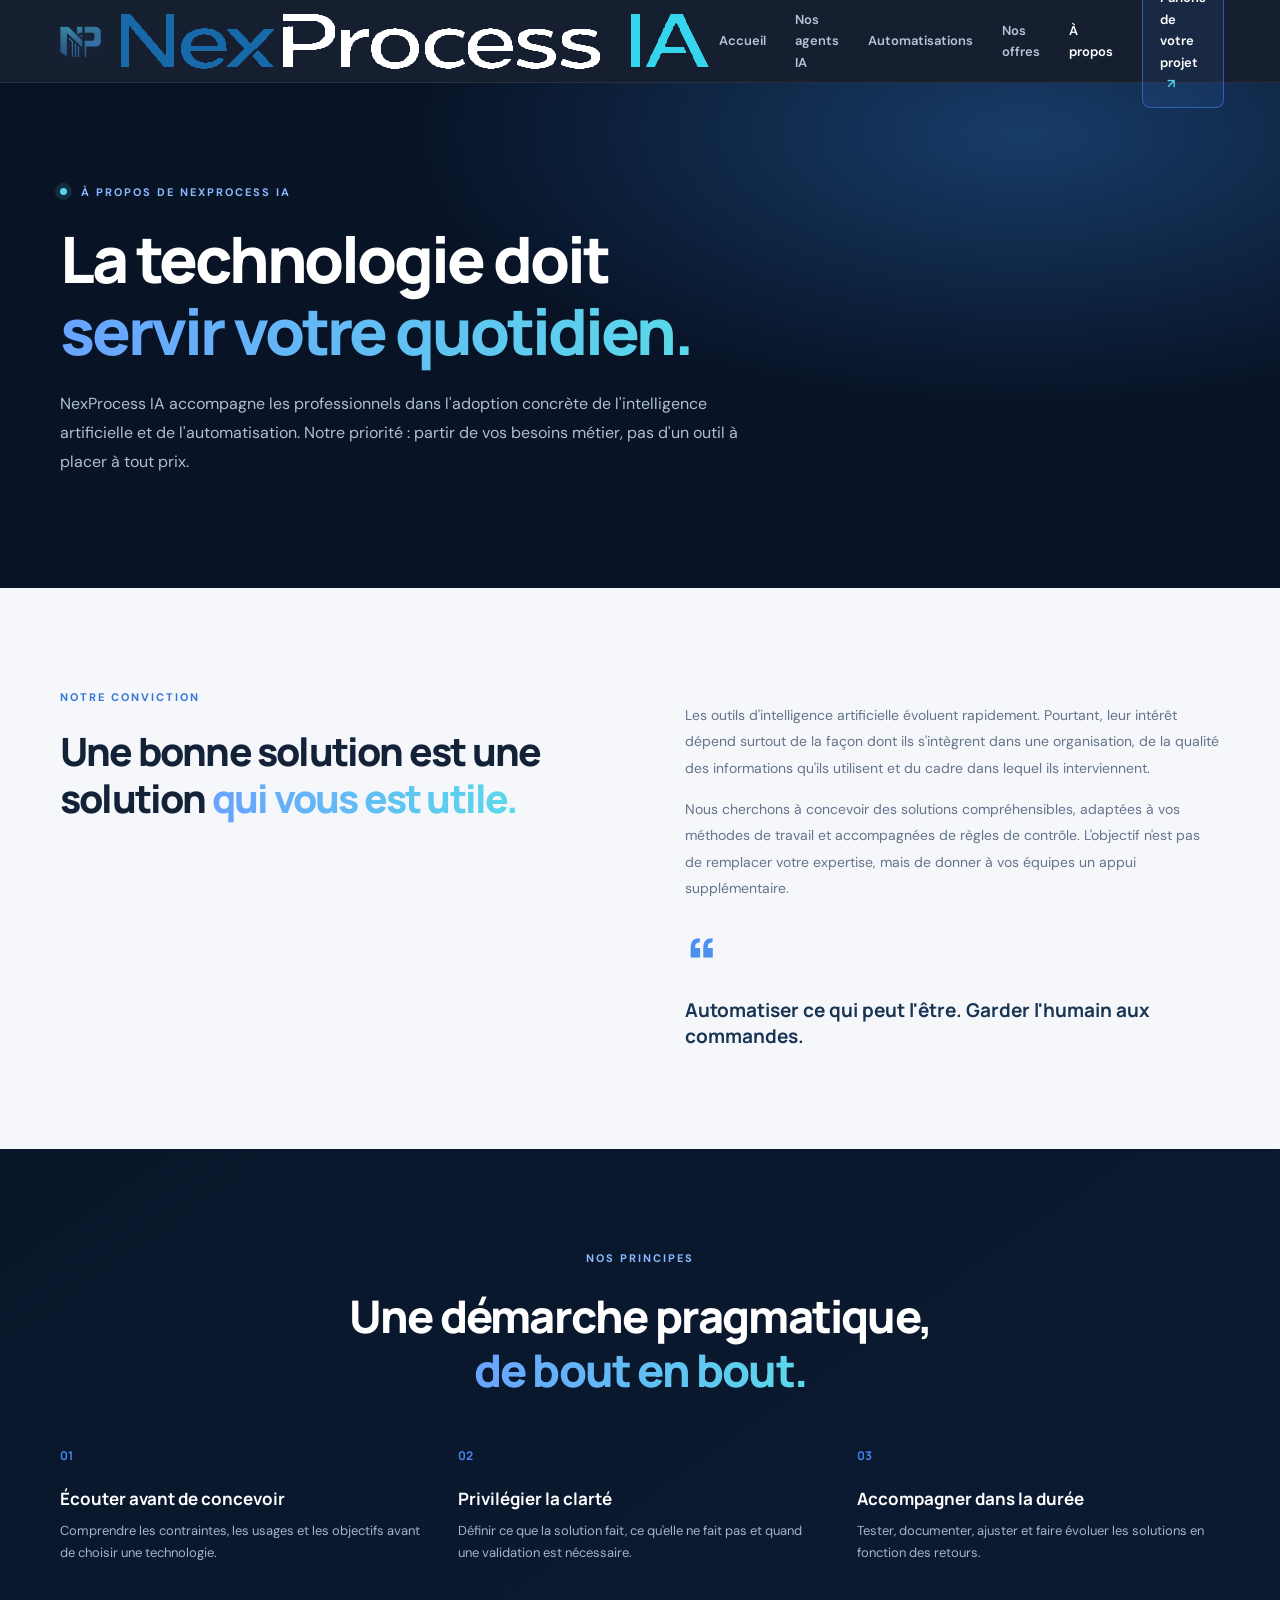
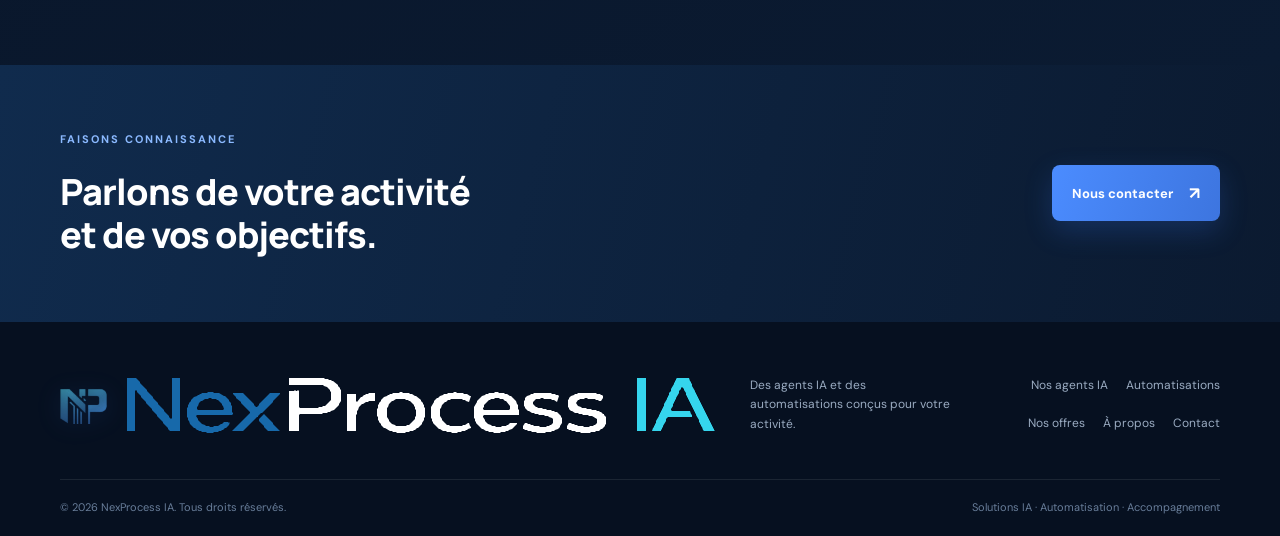
==== commit 06d66d98: "Use exact original NexProcess IA lettering in site header and footer" ====
--- a/a-propos.html
+++ b/a-propos.html
@@ -9,8 +9,8 @@
 <meta name="twitter:card" content="summary">
 <meta name="twitter:title" content="NexProcess IA | Solutions IA pour les entreprises en France">
 <meta name="twitter:description" content="NexProcess IA accompagne les entreprises en France dans l'adoption concrète de l'intelligence artificielle et de l'automatisation, avec une approche pragmatique."><link rel="preconnect" href="https://fonts.googleapis.com"><link rel="preconnect" href="https://fonts.gstatic.com" crossorigin><link href="https://fonts.googleapis.com/css2?family=DM+Sans:wght@400;500;600;700&family=Manrope:wght@400;500;600;700;800&display=swap" rel="stylesheet"><link rel="stylesheet" href="css/style.css"><script src="js/script.js" defer></script></head>
-<body><header class="site-header"><div class="container nav-wrap"><a class="brand" href="index.html" aria-label="NexProcess IA, accueil"><img class="brand-logo" src="assets/nexprocessia-mark.png" alt=""><span><span class="brand-name">NexProcess</span> <b>IA</b></span></a><button class="menu-toggle" aria-label="Ouvrir le menu" aria-expanded="false"><span></span><span></span><span></span></button><nav class="main-nav" aria-label="Navigation principale"><a href="index.html">Accueil</a><a href="nos-agents-ia.html">Nos agents IA</a><a href="automatisation.html">Automatisations</a><a href="nos-offres.html">Nos offres</a><a class="active" href="a-propos.html">À propos</a><a class="nav-cta" href="contact.html">Parlons de votre projet <span>↗</span></a></nav></div></header>
+<body><header class="site-header"><div class="container nav-wrap"><a class="brand" href="index.html" aria-label="NexProcess IA, accueil"><img class="brand-logo" src="assets/nexprocessia-mark.png" alt=""><img class="brand-wordmark-image" src="assets/nexprocessia-wordmark.svg" alt="NexProcess IA"></a><button class="menu-toggle" aria-label="Ouvrir le menu" aria-expanded="false"><span></span><span></span><span></span></button><nav class="main-nav" aria-label="Navigation principale"><a href="index.html">Accueil</a><a href="nos-agents-ia.html">Nos agents IA</a><a href="automatisation.html">Automatisations</a><a href="nos-offres.html">Nos offres</a><a class="active" href="a-propos.html">À propos</a><a class="nav-cta" href="contact.html">Parlons de votre projet <span>↗</span></a></nav></div></header>
 <main><section class="page-hero"><div class="container"><p class="eyebrow"><span class="pulse"></span> À PROPOS DE NEXPROCESS IA</p><h1>La technologie doit<br><span>servir votre quotidien.</span></h1><p>NexProcess IA accompagne les professionnels dans l'adoption concrète de l'intelligence artificielle et de l'automatisation. Notre priorité : partir de vos besoins métier, pas d'un outil à placer à tout prix.</p></div></section>
 <section class="section section-light"><div class="container about-layout"><div><p class="eyebrow dark">NOTRE CONVICTION</p><h2>Une bonne solution est une solution <span>qui vous est utile.</span></h2></div><div class="about-copy"><p>Les outils d'intelligence artificielle évoluent rapidement. Pourtant, leur intérêt dépend surtout de la façon dont ils s'intègrent dans une organisation, de la qualité des informations qu'ils utilisent et du cadre dans lequel ils interviennent.</p><p>Nous cherchons à concevoir des solutions compréhensibles, adaptées à vos méthodes de travail et accompagnées de règles de contrôle. L'objectif n'est pas de remplacer votre expertise, mais de donner à vos équipes un appui supplémentaire.</p><div class="quote-mark">“</div><blockquote>Automatiser ce qui peut l'être. Garder l'humain aux commandes.</blockquote></div></div></section>
 <section class="section section-dark"><div class="container"><div class="section-heading centered"><p class="eyebrow">NOS PRINCIPES</p><h2>Une démarche pragmatique,<br><span>de bout en bout.</span></h2></div><div class="principle-grid"><div><span>01</span><h3>Écouter avant de concevoir</h3><p>Comprendre les contraintes, les usages et les objectifs avant de choisir une technologie.</p></div><div><span>02</span><h3>Privilégier la clarté</h3><p>Définir ce que la solution fait, ce qu'elle ne fait pas et quand une validation est nécessaire.</p></div><div><span>03</span><h3>Accompagner dans la durée</h3><p>Tester, documenter, ajuster et faire évoluer les solutions en fonction des retours.</p></div></div></div></section><section class="cta-band"><div class="container cta-inner"><div><p class="eyebrow">FAISONS CONNAISSANCE</p><h2>Parlons de votre activité<br>et de vos objectifs.</h2></div><a class="btn btn-primary" href="contact.html">Nous contacter <span>↗</span></a></div></section></main>
-<footer class="site-footer"><div class="container footer-top"><a class="brand" href="index.html" aria-label="NexProcess IA, accueil"><img class="brand-logo" src="assets/nexprocessia-mark.png" alt=""><span><span class="brand-name">NexProcess</span> <b>IA</b></span></a><p>Des agents IA et des automatisations conçus pour votre activité.</p><div class="footer-links"><a href="nos-agents-ia.html">Nos agents IA</a><a href="automatisation.html">Automatisations</a><a href="nos-offres.html">Nos offres</a><a href="a-propos.html">À propos</a><a href="contact.html">Contact</a></div></div><div class="container footer-bottom"><span>© <span id="year"></span> NexProcess IA. Tous droits réservés.</span><span>Solutions IA · Automatisation · Accompagnement</span></div></footer></body></html>
+<footer class="site-footer"><div class="container footer-top"><a class="brand" href="index.html" aria-label="NexProcess IA, accueil"><img class="brand-logo" src="assets/nexprocessia-mark.png" alt=""><img class="brand-wordmark-image" src="assets/nexprocessia-wordmark.svg" alt="NexProcess IA"></a><p>Des agents IA et des automatisations conçus pour votre activité.</p><div class="footer-links"><a href="nos-agents-ia.html">Nos agents IA</a><a href="automatisation.html">Automatisations</a><a href="nos-offres.html">Nos offres</a><a href="a-propos.html">À propos</a><a href="contact.html">Contact</a></div></div><div class="container footer-bottom"><span>© <span id="year"></span> NexProcess IA. Tous droits réservés.</span><span>Solutions IA · Automatisation · Accompagnement</span></div></footer></body></html>
--- a/css/style.css
+++ b/css/style.css
@@ -57,3 +57,10 @@
  .agent-card p{font-size:11px;min-height:94px}
  .agent-tag{font-size:9px}
 }
+
+
+/* Identité visuelle du logo NexProcess IA : Nex bleu, Process blanc, IA cyan */
+.brand-wordmark{display:inline-flex;align-items:baseline;white-space:nowrap;font-family:var(--display);font-weight:700;letter-spacing:-.6px;color:#fff}
+.brand-nex{color:#1769AA}
+.brand-process{color:#FFFFFF}
+.brand-wordmark b{color:#35D5ED;font-weight:800}
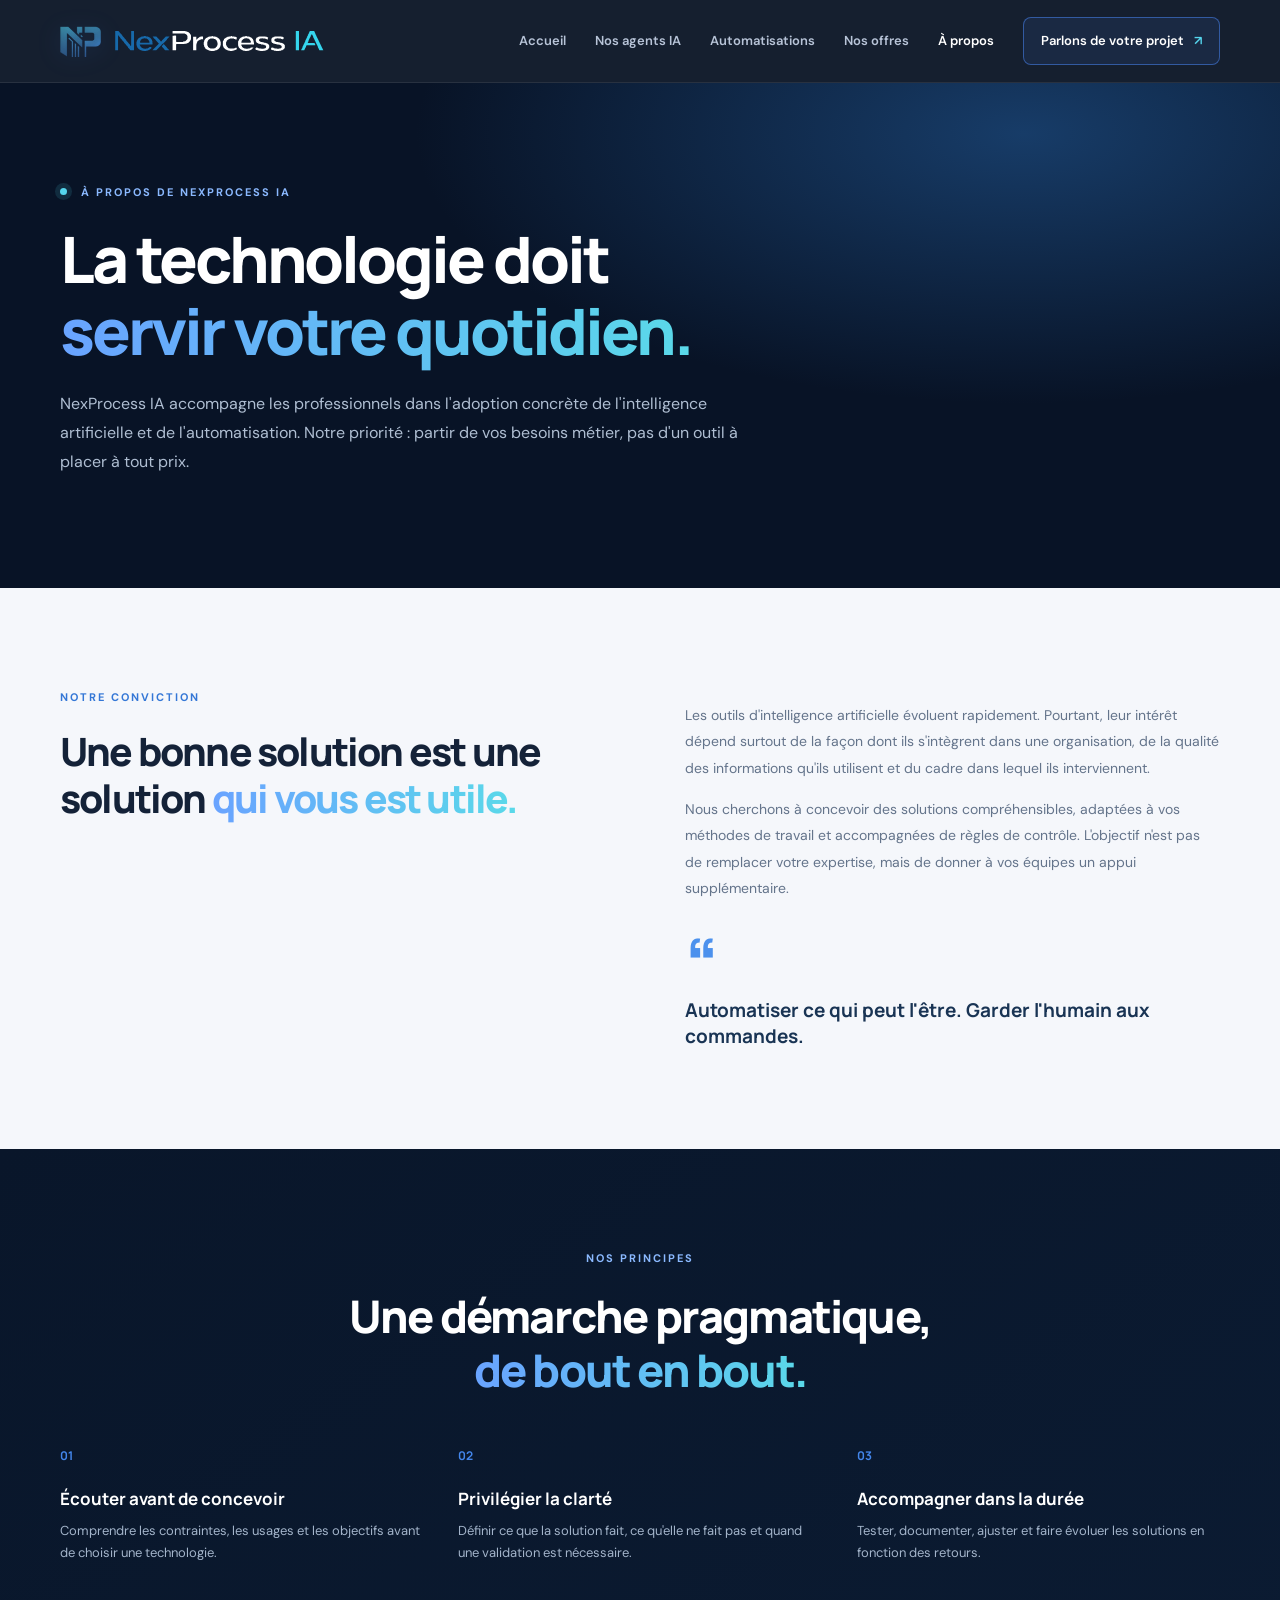
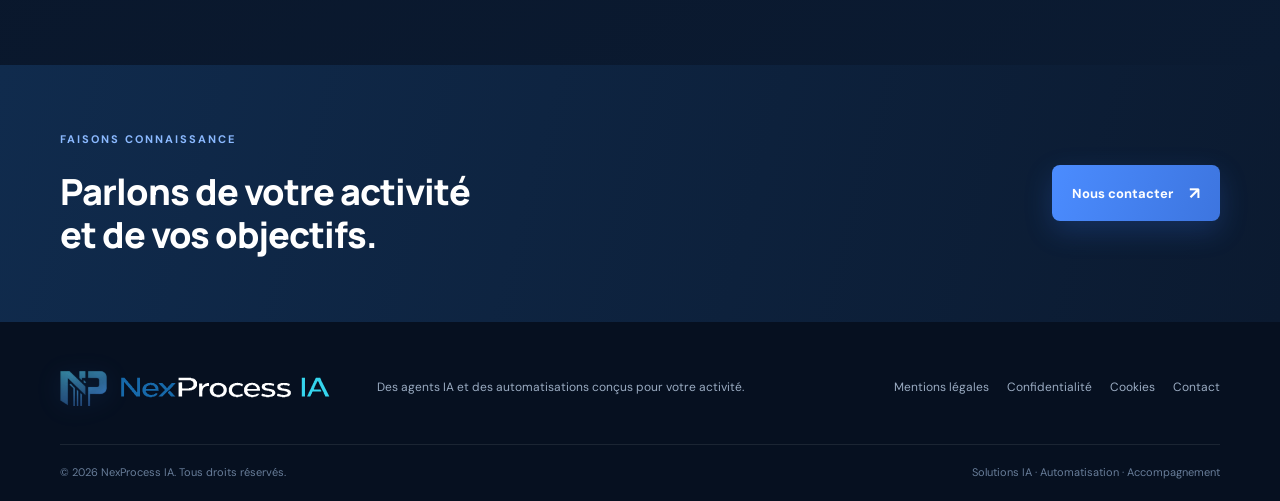
==== commit 73367d26: "Add legal links and clarify contact form status" ====
--- a/a-propos.html
+++ b/a-propos.html
@@ -13,4 +13,4 @@
 <main><section class="page-hero"><div class="container"><p class="eyebrow"><span class="pulse"></span> À PROPOS DE NEXPROCESS IA</p><h1>La technologie doit<br><span>servir votre quotidien.</span></h1><p>NexProcess IA accompagne les professionnels dans l'adoption concrète de l'intelligence artificielle et de l'automatisation. Notre priorité : partir de vos besoins métier, pas d'un outil à placer à tout prix.</p></div></section>
 <section class="section section-light"><div class="container about-layout"><div><p class="eyebrow dark">NOTRE CONVICTION</p><h2>Une bonne solution est une solution <span>qui vous est utile.</span></h2></div><div class="about-copy"><p>Les outils d'intelligence artificielle évoluent rapidement. Pourtant, leur intérêt dépend surtout de la façon dont ils s'intègrent dans une organisation, de la qualité des informations qu'ils utilisent et du cadre dans lequel ils interviennent.</p><p>Nous cherchons à concevoir des solutions compréhensibles, adaptées à vos méthodes de travail et accompagnées de règles de contrôle. L'objectif n'est pas de remplacer votre expertise, mais de donner à vos équipes un appui supplémentaire.</p><div class="quote-mark">“</div><blockquote>Automatiser ce qui peut l'être. Garder l'humain aux commandes.</blockquote></div></div></section>
 <section class="section section-dark"><div class="container"><div class="section-heading centered"><p class="eyebrow">NOS PRINCIPES</p><h2>Une démarche pragmatique,<br><span>de bout en bout.</span></h2></div><div class="principle-grid"><div><span>01</span><h3>Écouter avant de concevoir</h3><p>Comprendre les contraintes, les usages et les objectifs avant de choisir une technologie.</p></div><div><span>02</span><h3>Privilégier la clarté</h3><p>Définir ce que la solution fait, ce qu'elle ne fait pas et quand une validation est nécessaire.</p></div><div><span>03</span><h3>Accompagner dans la durée</h3><p>Tester, documenter, ajuster et faire évoluer les solutions en fonction des retours.</p></div></div></div></section><section class="cta-band"><div class="container cta-inner"><div><p class="eyebrow">FAISONS CONNAISSANCE</p><h2>Parlons de votre activité<br>et de vos objectifs.</h2></div><a class="btn btn-primary" href="contact.html">Nous contacter <span>↗</span></a></div></section></main>
-<footer class="site-footer"><div class="container footer-top"><a class="brand" href="index.html" aria-label="NexProcess IA, accueil"><img class="brand-logo" src="assets/nexprocessia-mark.png" alt=""><img class="brand-wordmark-image" src="assets/nexprocessia-wordmark.svg" alt="NexProcess IA"></a><p>Des agents IA et des automatisations conçus pour votre activité.</p><div class="footer-links"><a href="nos-agents-ia.html">Nos agents IA</a><a href="automatisation.html">Automatisations</a><a href="nos-offres.html">Nos offres</a><a href="a-propos.html">À propos</a><a href="contact.html">Contact</a></div></div><div class="container footer-bottom"><span>© <span id="year"></span> NexProcess IA. Tous droits réservés.</span><span>Solutions IA · Automatisation · Accompagnement</span></div></footer></body></html>
+<footer class="site-footer"><div class="container footer-top"><a class="brand" href="index.html" aria-label="NexProcess IA, accueil"><img class="brand-logo" src="assets/nexprocessia-mark.png" alt=""><img class="brand-wordmark-image" src="assets/nexprocessia-wordmark.svg" alt="NexProcess IA"></a><p>Des agents IA et des automatisations conçus pour votre activité.</p><div class="footer-links"><a href="mentions-legales.html">Mentions légales</a><a href="politique-confidentialite.html">Confidentialité</a><a href="cookies.html">Cookies</a><a href="contact.html">Contact</a></div></div><div class="container footer-bottom"><span>© <span id="year"></span> NexProcess IA. Tous droits réservés.</span><span>Solutions IA · Automatisation · Accompagnement</span></div></footer></body></html>
--- a/css/style.css
+++ b/css/style.css
@@ -7,7 +7,8 @@
 .agent-cards{display:grid;grid-template-columns:repeat(3,minmax(0,1fr));gap:18px}
 .agent-card{overflow:hidden;border:1px solid #ffffff20;border-radius:13px;background:linear-gradient(145deg,#132945,#0d1e35);text-align:center;transition:transform .22s,border-color .22s,box-shadow .22s}
 .agent-card:hover{transform:translateY(-5px);border-color:#55d5ed99;box-shadow:0 15px 35px #0004}
-.agent-card>img{display:block;width:100%;aspect-ratio:1.35/1;object-fit:cover;object-position:center 27%;background:#0a1b31}
+.agent-card>img{display:block;width:100%;aspect-ratio:1/1;object-fit:cover;object-position:50% 25%;background:#0a1b31;transform:scale(1.035);transition:transform .25s;clip-path:inset(0 round 50%);max-width:250px;margin:18px auto 0;box-shadow:0 0 0 2px #35d5ed55}
+.agent-card:hover>img{transform:scale(1.07)}
 .agent-card-body{padding:20px 19px 22px}
 .agent-card h3{font:700 21px var(--display);color:#fff;margin:0 0 3px}
 .agent-tag{font-size:9px;letter-spacing:1.2px;font-weight:700;color:#62d7ed}
@@ -16,7 +17,7 @@
 .agent-card a b{color:var(--cyan)}
 .agent-disclaimer{margin:22px auto 0;max-width:850px;text-align:center;font-size:10px;color:#8296b1}
 @media(max-width:900px){.agent-cards{grid-template-columns:repeat(2,minmax(0,1fr))}}
-@media(max-width:520px){.agent-cards{grid-template-columns:1fr 1fr;gap:10px}.agent-card-body{padding:13px 10px 15px}.agent-card h3{font-size:18px}.agent-card p{font-size:11px;min-height:95px}.agent-card>img{aspect-ratio:1/1}}
+@media(max-width:520px){.agent-cards{grid-template-columns:1fr 1fr;gap:10px}.agent-card-body{padding:13px 10px 15px}.agent-card h3{font-size:18px}.agent-card p{font-size:11px;min-height:95px}.agent-card>img{aspect-ratio:1/1;max-width:190px;margin-top:13px}}
 
 
 /* Typographie harmonisée : meilleure lisibilité sans surdimensionner les textes */
@@ -64,3 +65,8 @@
 .brand-nex{color:#1769AA}
 .brand-process{color:#FFFFFF}
 .brand-wordmark b{color:#35D5ED;font-weight:800}
+
+
+/* Wordmark exact issu du logo original, avec ses proportions et sa typographie */
+.brand-wordmark-image{display:block;width:215px;height:auto;object-fit:contain}
+@media(max-width:700px){.brand-wordmark-image{width:190px}}
